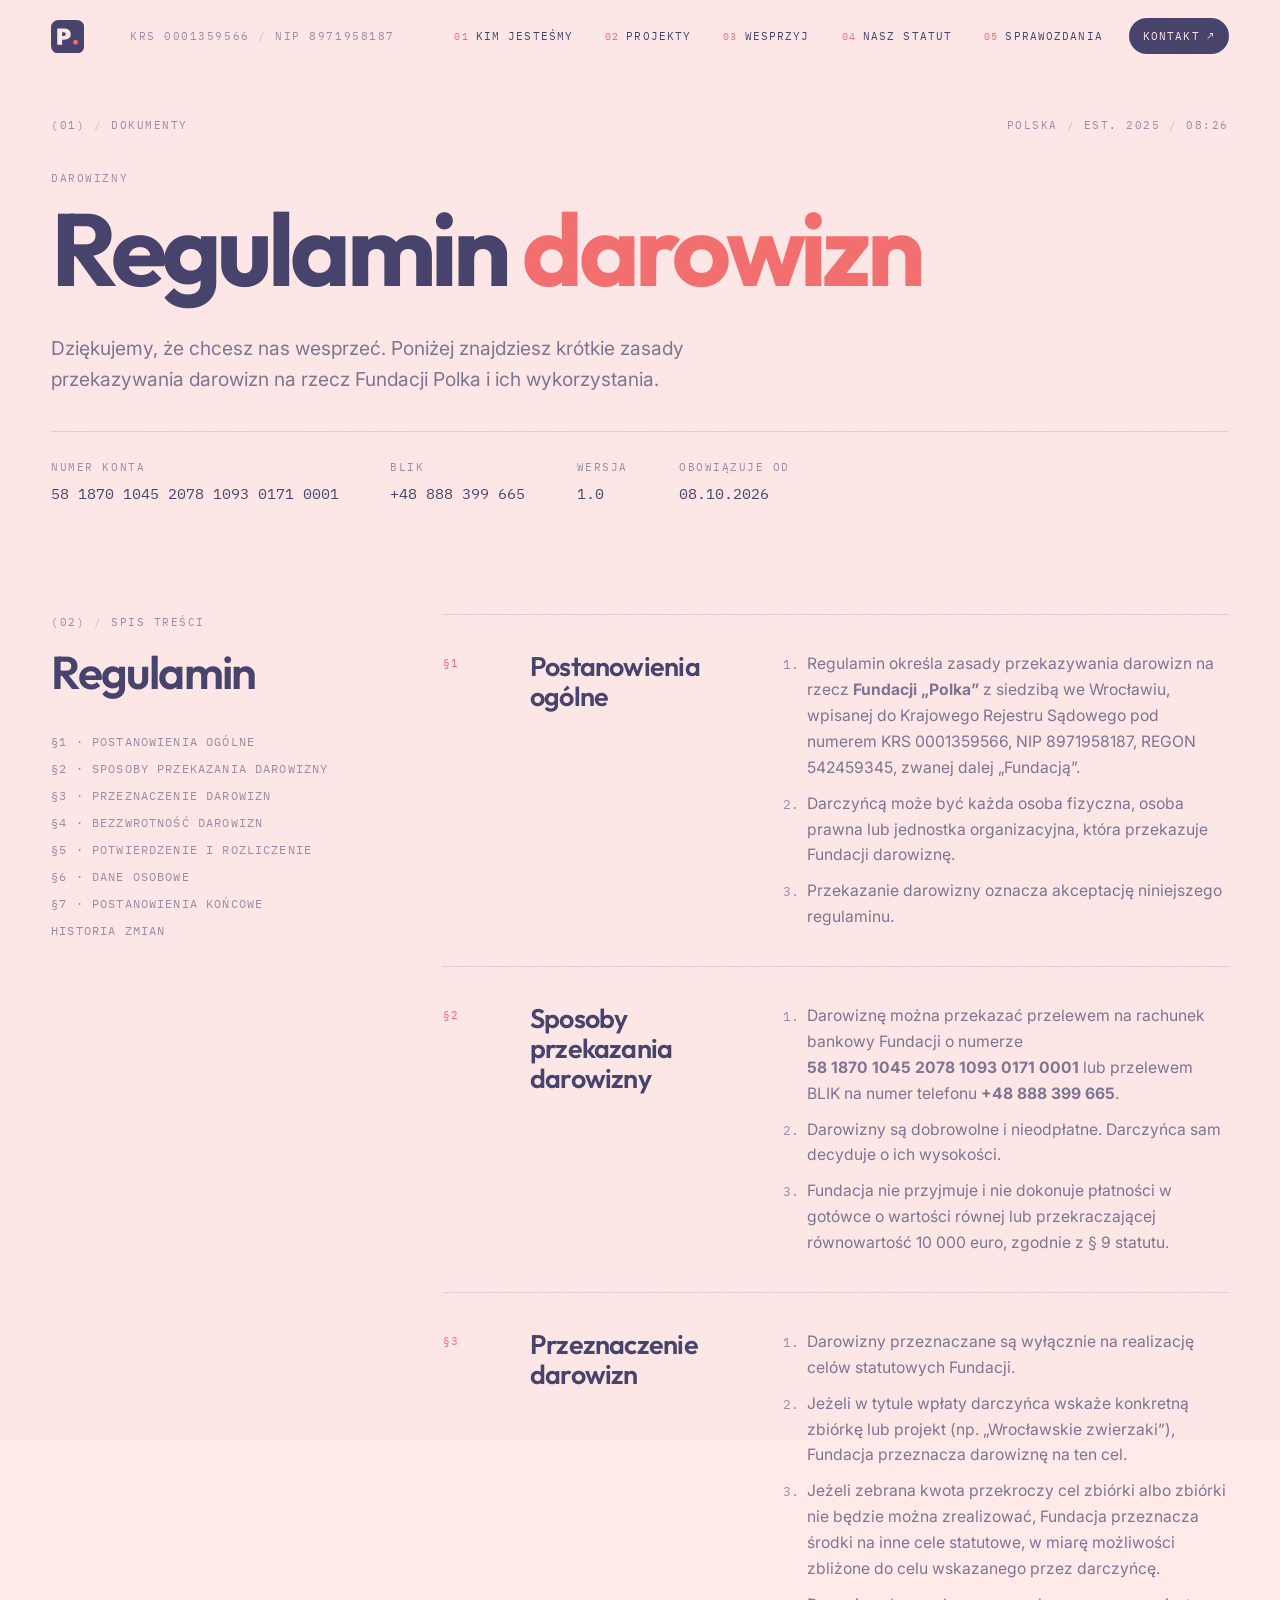
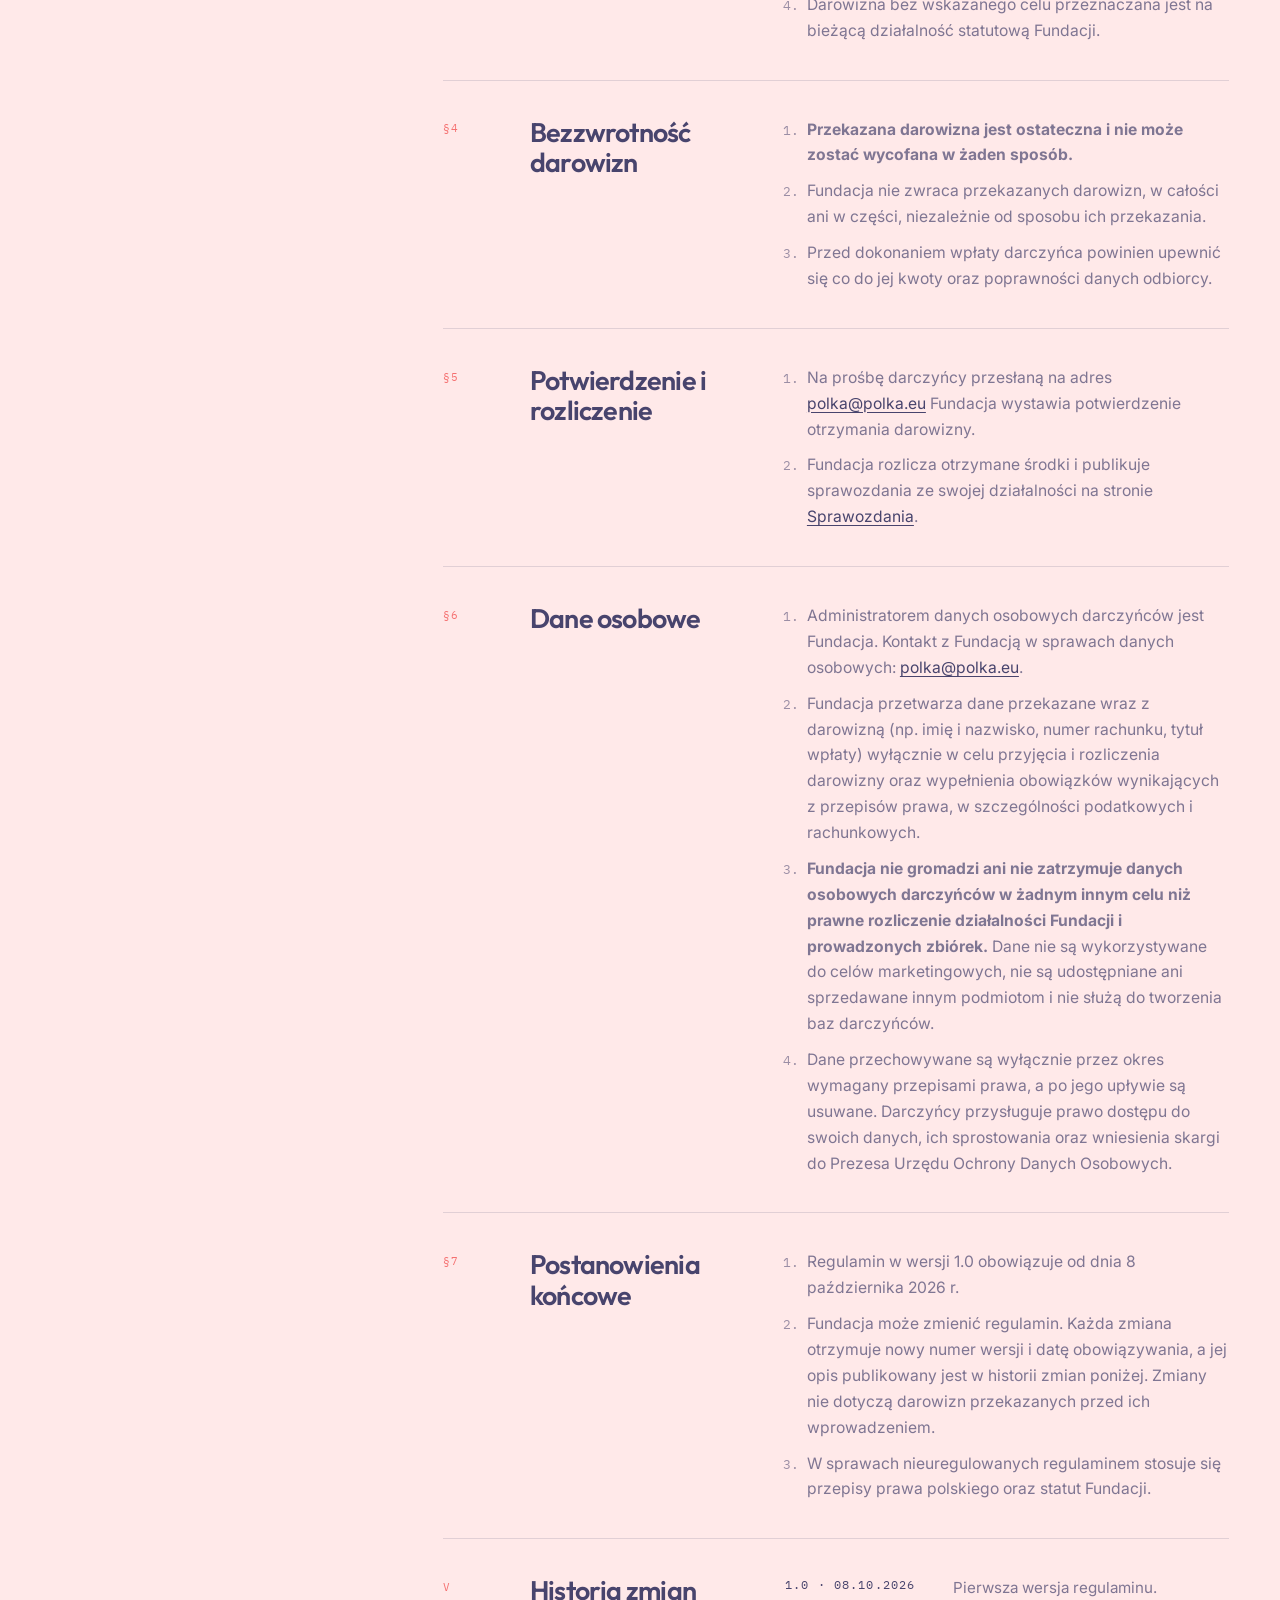
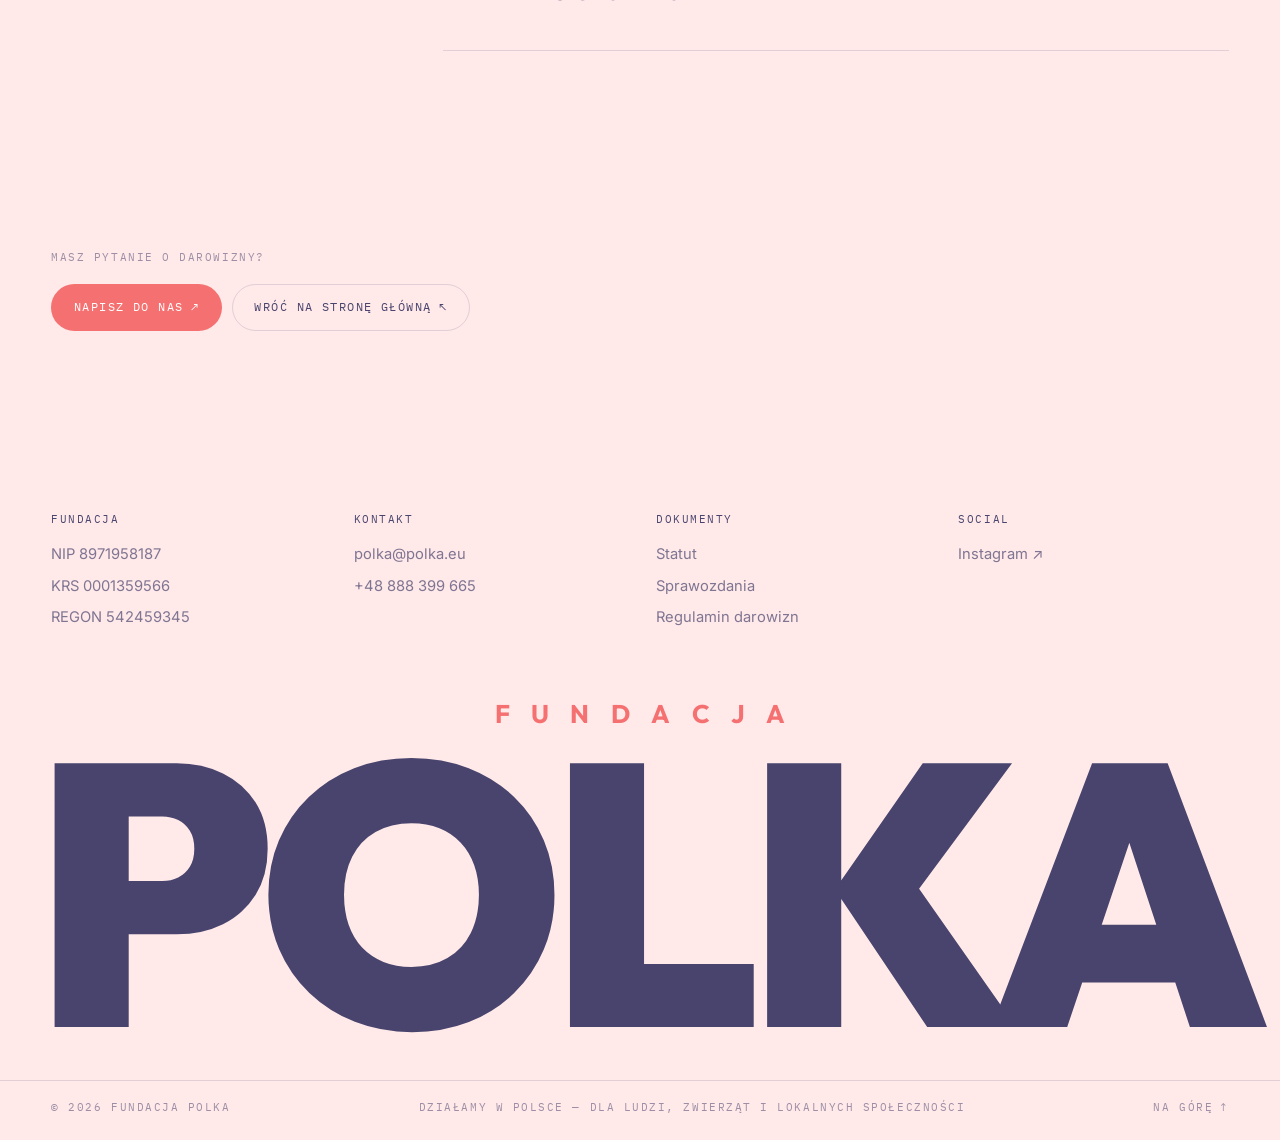
==== regulamin.html @ bf700fca "Reveal sections as soon as they enter the viewport Tall sections on mobile (e.g. statut chapter II, " ====
<!DOCTYPE html>
<html lang="pl">
<head>
    <meta charset="UTF-8" />
    <meta name="viewport" content="width=device-width, initial-scale=1.0" />
    <meta name="description" content="Regulamin darowizn Fundacji Polka — zasady przekazywania i wykorzystania darowizn. KRS 0001359566." />
    <meta name="theme-color" content="#FFE9E9" />
    <link rel="canonical" href="https://polka.eu/regulamin.html" />

    <!-- Social previews: Facebook, Messenger, Instagram (DM links), WhatsApp, LinkedIn, X/Twitter -->
    <meta property="og:type" content="website" />
    <meta property="og:site_name" content="Fundacja Polka" />
    <meta property="og:locale" content="pl_PL" />
    <meta property="og:url" content="https://polka.eu/regulamin.html" />
    <meta property="og:title" content="Regulamin darowizn — Fundacja Polka" />
    <meta property="og:description" content="Zasady przekazywania i wykorzystania darowizn na rzecz Fundacji Polka." />
    <meta property="og:image" content="https://polka.eu/og/og-default.png" />
    <meta property="og:image:type" content="image/png" />
    <meta property="og:image:width" content="1200" />
    <meta property="og:image:height" content="630" />
    <meta property="og:image:alt" content="Fundacja Polka — regulamin darowizn" />
    <meta name="twitter:card" content="summary_large_image" />
    <meta name="twitter:title" content="Regulamin darowizn — Fundacja Polka" />
    <meta name="twitter:description" content="Zasady przekazywania i wykorzystania darowizn na rzecz Fundacji Polka." />
    <meta name="twitter:image" content="https://polka.eu/og/og-default.png" />
    <meta name="twitter:image:alt" content="Fundacja Polka — regulamin darowizn" />
    <link rel="icon" href="favicon.svg" type="image/svg+xml" />
    <link rel="apple-touch-icon" href="apple-touch-icon.png" />
    <title>Regulamin darowizn — Fundacja Polka</title>
    <link rel="preconnect" href="https://api.fontshare.com" />
    <link href="https://api.fontshare.com/v2/css?f[]=switzer@400,500,700,900&display=swap" rel="stylesheet" />
    <link rel="preconnect" href="https://fonts.googleapis.com" />
    <link rel="preconnect" href="https://fonts.gstatic.com" crossorigin />
    <link href="https://fonts.googleapis.com/css2?family=Outfit:wght@300;400;500;600;700;800;900&family=Inter:wght@300;400;500;600&family=IBM+Plex+Mono:wght@400;500&display=swap" rel="stylesheet" />
    <link rel="stylesheet" href="styles.css" />
</head>
<body>
    <div class="grain" aria-hidden="true"></div>
    <div class="progress" id="progress" aria-hidden="true"><span></span></div>
    <div class="cursor" id="cursor" aria-hidden="true"></div>

    <a href="#main" class="skip-link">Przejdź do treści</a>

    <!-- TOP BAR -->
    <header class="topbar" id="topbar">
        <a href="index.html" class="brand" aria-label="Fundacja Polka — strona główna">
            <span class="visually-hidden">Fundacja Polka</span>
            <svg class="brand-mark" viewBox="0 0 128 128" aria-hidden="true" focusable="false">
                <rect class="brand-mark-tile" width="128" height="128" rx="28" />
                <path class="brand-mark-p" d="M24.06 95V33H50.14Q62.27 33 69.15 38.7Q76.04 44.4 76.04 54.61Q76.04 64.82 69.15 70.52Q62.27 76.22 50.32 76.22H42.66V95ZM49.78 47.59H42.66V61.63H49.32Q56.98 61.63 56.98 54.61Q56.98 47.59 49.78 47.59Z" />
                <circle class="brand-mark-dot" cx="94.64" cy="85.7" r="9.3" />
            </svg>
        </a>

        <p class="topbar-meta label">KRS&nbsp;0001359566 <span class="sep">/</span> NIP&nbsp;8971958187</p>

        <nav class="topnav" aria-label="Nawigacja główna">
            <a href="index.html#about"><span class="idx">01</span> Kim jesteśmy</a>
            <a href="index.html#projects"><span class="idx">02</span> Projekty</a>
            <a href="index.html#support"><span class="idx">03</span> Wesprzyj</a>
            <a href="statut.html"><span class="idx">04</span> Nasz statut</a>
            <a href="sprawozdania.html"><span class="idx">05</span> Sprawozdania</a>
            <a href="index.html#contact" class="topnav-cta">Kontakt <span aria-hidden="true">↗</span></a>
        </nav>

        <button class="menu-btn" id="menu-btn" type="button" aria-expanded="false" aria-controls="menu">
            <span class="menu-btn-label">Menu</span>
            <span class="menu-btn-bars" aria-hidden="true"><i></i><i></i></span>
        </button>
    </header>

    <!-- FULLSCREEN MENU -->
    <div class="menu" id="menu" hidden>
        <nav class="menu-nav" aria-label="Menu">
            <a href="index.html#about"><span class="idx">01</span> Kim jesteśmy</a>
            <a href="index.html#projects"><span class="idx">02</span> Projekty</a>
            <a href="index.html#support"><span class="idx">03</span> Wesprzyj nas</a>
            <a href="statut.html"><span class="idx">04</span> Nasz statut</a>
            <a href="sprawozdania.html"><span class="idx">05</span> Sprawozdania</a>
            <a href="index.html#contact"><span class="idx">06</span> Kontakt</a>
        </nav>
        <div class="menu-foot label">
            <span>polka@polka.eu</span>
            <span>+48 888 399 665</span>
        </div>
    </div>

    <main id="main">
        <section class="doc-head">
            <div class="hero-head">
                <p class="label">(01) <span class="sep">/</span> Dokumenty</p>
                <p class="label">Polska <span class="sep">/</span> EST. 2025 <span class="sep">/</span> <span id="clock">--:--</span></p>
            </div>

            <div class="section-head">
                <p class="label">Darowizny</p>
                <h1 class="section-title">Regulamin <span class="accent">darowizn</span></h1>
            </div>

            <p class="doc-lead">Dziękujemy, że chcesz nas wesprzeć. Poniżej znajdziesz krótkie zasady przekazywania darowizn na rzecz Fundacji Polka i ich wykorzystania.</p>

            <dl class="doc-meta">
                <div><dt class="label">Numer konta</dt><dd>58 1870 1045 2078 1093 0171 0001</dd></div>
                <div><dt class="label">BLIK</dt><dd>+48 888 399 665</dd></div>
                <div><dt class="label">Wersja</dt><dd>1.0</dd></div>
                <div><dt class="label">Obowiązuje od</dt><dd>08.10.2026</dd></div>
            </dl>
        </section>

        <section id="regulamin" class="about doc">
            <aside class="about-aside">
                <p class="label sticky-label">(02) <span class="sep">/</span> Spis treści</p>
                <h2 class="about-heading">Regulamin</h2>
                <nav class="doc-toc" aria-label="Spis treści regulaminu">
                    <a href="#g1">§1 &middot; Postanowienia ogólne</a>
                    <a href="#g2">§2 &middot; Sposoby przekazania darowizny</a>
                    <a href="#g3">§3 &middot; Przeznaczenie darowizn</a>
                    <a href="#g4">§4 &middot; Bezzwrotność darowizn</a>
                    <a href="#g5">§5 &middot; Potwierdzenie i rozliczenie</a>
                    <a href="#g6">§6 &middot; Dane osobowe</a>
                    <a href="#g7">§7 &middot; Postanowienia końcowe</a>
                    <a href="#historia">Historia zmian</a>
                </nav>
            </aside>

            <div class="rows">
                <article class="row" id="g1" data-reveal>
                    <p class="row-idx label">§1</p>
                    <h3 class="row-title">Postanowienia ogólne</h3>
                    <div class="row-body">
                        <ol class="doc-list">
                            <li>Regulamin określa zasady przekazywania darowizn na rzecz <strong>Fundacji „Polka”</strong> z siedzibą we Wrocławiu, wpisanej do Krajowego Rejestru Sądowego pod numerem KRS 0001359566, NIP 8971958187, REGON 542459345, zwanej dalej „Fundacją”.</li>
                            <li>Darczyńcą może być każda osoba fizyczna, osoba prawna lub jednostka organizacyjna, która przekazuje Fundacji darowiznę.</li>
                            <li>Przekazanie darowizny oznacza akceptację niniejszego regulaminu.</li>
                        </ol>
                    </div>
                </article>

                <article class="row" id="g2" data-reveal>
                    <p class="row-idx label">§2</p>
                    <h3 class="row-title">Sposoby przekazania darowizny</h3>
                    <div class="row-body">
                        <ol class="doc-list">
                            <li>Darowiznę można przekazać przelewem na rachunek bankowy Fundacji o numerze <strong class="nowrap">58 1870 1045 2078 1093 0171 0001</strong> lub przelewem BLIK na numer telefonu <strong class="nowrap">+48 888 399 665</strong>.</li>
                            <li>Darowizny są dobrowolne i nieodpłatne. Darczyńca sam decyduje o ich wysokości.</li>
                            <li>Fundacja nie przyjmuje i nie dokonuje płatności w gotówce o wartości równej lub przekraczającej równowartość 10 000 euro, zgodnie z § 9 statutu.</li>
                        </ol>
                    </div>
                </article>

                <article class="row" id="g3" data-reveal>
                    <p class="row-idx label">§3</p>
                    <h3 class="row-title">Przeznaczenie darowizn</h3>
                    <div class="row-body">
                        <ol class="doc-list">
                            <li>Darowizny przeznaczane są wyłącznie na realizację celów statutowych Fundacji.</li>
                            <li>Jeżeli w tytule wpłaty darczyńca wskaże konkretną zbiórkę lub projekt (np. „Wrocławskie zwierzaki”), Fundacja przeznacza darowiznę na ten cel.</li>
                            <li>Jeżeli zebrana kwota przekroczy cel zbiórki albo zbiórki nie będzie można zrealizować, Fundacja przeznacza środki na inne cele statutowe, w miarę możliwości zbliżone do celu wskazanego przez darczyńcę.</li>
                            <li>Darowizna bez wskazanego celu przeznaczana jest na bieżącą działalność statutową Fundacji.</li>
                        </ol>
                    </div>
                </article>

                <article class="row" id="g4" data-reveal>
                    <p class="row-idx label">§4</p>
                    <h3 class="row-title">Bezzwrotność darowizn</h3>
                    <div class="row-body">
                        <ol class="doc-list">
                            <li><strong>Przekazana darowizna jest ostateczna i nie może zostać wycofana w żaden sposób.</strong></li>
                            <li>Fundacja nie zwraca przekazanych darowizn, w całości ani w części, niezależnie od sposobu ich przekazania.</li>
                            <li>Przed dokonaniem wpłaty darczyńca powinien upewnić się co do jej kwoty oraz poprawności danych odbiorcy.</li>
                        </ol>
                    </div>
                </article>

                <article class="row" id="g5" data-reveal>
                    <p class="row-idx label">§5</p>
                    <h3 class="row-title">Potwierdzenie i rozliczenie</h3>
                    <div class="row-body">
                        <ol class="doc-list">
                            <li>Na prośbę darczyńcy przesłaną na adres <a href="mailto:polka@polka.eu">polka@polka.eu</a> Fundacja wystawia potwierdzenie otrzymania darowizny.</li>
                            <li>Fundacja rozlicza otrzymane środki i publikuje sprawozdania ze swojej działalności na stronie <a href="sprawozdania.html">Sprawozdania</a>.</li>
                        </ol>
                    </div>
                </article>

                <article class="row" id="g6" data-reveal>
                    <p class="row-idx label">§6</p>
                    <h3 class="row-title">Dane osobowe</h3>
                    <div class="row-body">
                        <ol class="doc-list">
                            <li>Administratorem danych osobowych darczyńców jest Fundacja. Kontakt z Fundacją w sprawach danych osobowych: <a href="mailto:polka@polka.eu">polka@polka.eu</a>.</li>
                            <li>Fundacja przetwarza dane przekazane wraz z darowizną (np. imię i nazwisko, numer rachunku, tytuł wpłaty) wyłącznie w celu przyjęcia i rozliczenia darowizny oraz wypełnienia obowiązków wynikających z przepisów prawa, w szczególności podatkowych i rachunkowych.</li>
                            <li><strong>Fundacja nie gromadzi ani nie zatrzymuje danych osobowych darczyńców w żadnym innym celu niż prawne rozliczenie działalności Fundacji i prowadzonych zbiórek.</strong> Dane nie są wykorzystywane do celów marketingowych, nie są udostępniane ani sprzedawane innym podmiotom i nie służą do tworzenia baz darczyńców.</li>
                            <li>Dane przechowywane są wyłącznie przez okres wymagany przepisami prawa, a po jego upływie są usuwane. Darczyńcy przysługuje prawo dostępu do swoich danych, ich sprostowania oraz wniesienia skargi do Prezesa Urzędu Ochrony Danych Osobowych.</li>
                        </ol>
                    </div>
                </article>

                <article class="row" id="g7" data-reveal>
                    <p class="row-idx label">§7</p>
                    <h3 class="row-title">Postanowienia końcowe</h3>
                    <div class="row-body">
                        <ol class="doc-list">
                            <li>Regulamin w wersji 1.0 obowiązuje od dnia 8 października 2026 r.</li>
                            <li>Fundacja może zmienić regulamin. Każda zmiana otrzymuje nowy numer wersji i datę obowiązywania, a jej opis publikowany jest w historii zmian poniżej. Zmiany nie dotyczą darowizn przekazanych przed ich wprowadzeniem.</li>
                            <li>W sprawach nieuregulowanych regulaminem stosuje się przepisy prawa polskiego oraz statut Fundacji.</li>
                        </ol>
                    </div>
                </article>

                <article class="row" id="historia" data-reveal>
                    <p class="row-idx label">v</p>
                    <h3 class="row-title">Historia zmian</h3>
                    <div class="row-body">
                        <dl class="deflist">
                            <div>
                                <dt>1.0 &middot; 08.10.2026</dt>
                                <dd>Pierwsza wersja regulaminu.</dd>
                            </div>
                        </dl>
                    </div>
                </article>
            </div>
        </section>

        <section class="doc-foot">
            <p class="label">Masz pytanie o darowizny?</p>
            <div class="hero-actions">
                <a href="mailto:polka@polka.eu" class="btn btn-solid" data-magnetic>
                    Napisz do nas <span class="btn-arrow" aria-hidden="true">↗</span>
                </a>
                <a href="index.html" class="btn btn-line" data-magnetic>
                    Wróć na stronę główną <span class="btn-arrow" aria-hidden="true">↖</span>
                </a>
            </div>
        </section>
    </main>

    <footer id="contact" class="footer">
        <div class="footer-top">
            <div class="footer-col">
                <p class="label">Fundacja</p>
                <p>NIP 8971958187</p>
                <p>KRS 0001359566</p>
                <p>REGON 542459345</p>
            </div>

            <div class="footer-col">
                <p class="label">Kontakt</p>
                <a href="mailto:polka@polka.eu" class="footer-link">polka@polka.eu</a>
                <a href="tel:+48888399665" class="footer-link">+48 888 399 665</a>
            </div>

            <div class="footer-col">
                <p class="label">Dokumenty</p>
                <a href="statut.html" class="footer-link">Statut</a>
                <a href="sprawozdania.html" class="footer-link">Sprawozdania</a>
                <a href="regulamin.html" class="footer-link">Regulamin darowizn</a>
            </div>

            <div class="footer-col">
                <p class="label">Social</p>
                <a href="#instagram" class="footer-link">Instagram <span aria-hidden="true">↗</span></a>
            </div>
        </div>

        <div class="wordmark footer-wordmark" aria-hidden="true">
            <span class="wordmark-top"><span>F</span><span>U</span><span>N</span><span>D</span><span>A</span><span>C</span><span>J</span><span>A</span></span>
            <span class="wordmark-main">Polka</span>
        </div>

        <div class="footer-bottom label">
            <span>© <span id="year">2026</span> Fundacja Polka</span>
            <span>Działamy w Polsce — dla ludzi, zwierząt i lokalnych społeczności</span>
            <a href="#main" class="to-top">Na górę <span aria-hidden="true">↑</span></a>
        </div>
    </footer>

    <div class="toast" id="toast" role="status" aria-live="polite"></div>

    <script>
    (function () {
        "use strict";

        var reduce = window.matchMedia("(prefers-reduced-motion: reduce)").matches;
        var fine = window.matchMedia("(hover: hover) and (pointer: fine)").matches;
        var root = document.documentElement;

        /* ---------- clock (Warsaw) ---------- */
        var clock = document.getElementById("clock");
        function paintClock() {
            try {
                clock.textContent = new Date().toLocaleTimeString("pl-PL", {
                    hour: "2-digit", minute: "2-digit", timeZone: "Europe/Warsaw"
                });
            } catch (err) {
                clock.textContent = new Date().toLocaleTimeString("pl-PL", { hour: "2-digit", minute: "2-digit" });
            }
        }
        paintClock();
        window.setInterval(paintClock, 20000);

        var year = document.getElementById("year");
        if (year) { year.textContent = new Date().getFullYear(); }

        /* ---------- scroll progress + header state ---------- */
        var bar = document.querySelector(".progress span");
        var topbar = document.getElementById("topbar");
        function onScroll() {
            var y = window.scrollY;
            var max = document.body.scrollHeight - window.innerHeight;
            bar.style.transform = "scaleX(" + (max > 0 ? y / max : 0) + ")";
            topbar.classList.toggle("is-stuck", y > 40);
        }
        onScroll();
        window.addEventListener("scroll", onScroll, { passive: true });

        /* ---------- fullscreen menu ---------- */
        var menuBtn = document.getElementById("menu-btn");
        var menu = document.getElementById("menu");
        function setMenu(open) {
            document.body.classList.toggle("menu-open", open);
            menuBtn.setAttribute("aria-expanded", open ? "true" : "false");
            if (open) {
                menu.hidden = false;
                window.requestAnimationFrame(function () { menu.classList.add("is-open"); });
            } else {
                menu.classList.remove("is-open");
                window.setTimeout(function () { if (!document.body.classList.contains("menu-open")) { menu.hidden = true; } }, 420);
            }
        }
        menuBtn.addEventListener("click", function () {
            setMenu(!document.body.classList.contains("menu-open"));
        });
        menu.addEventListener("click", function (e) { if (e.target.closest("a")) { setMenu(false); } });
        document.addEventListener("keydown", function (e) { if (e.key === "Escape") { setMenu(false); } });

        /* ---------- custom cursor ---------- */
        var cursor = document.getElementById("cursor");
        if (fine && !reduce) {
            var cx = window.innerWidth / 2, cy = window.innerHeight / 2, tx = cx, ty = cy;
            window.addEventListener("mousemove", function (e) {
                if (!root.classList.contains("has-cursor")) {
                    cx = tx = e.clientX;
                    cy = ty = e.clientY;
                    root.classList.add("has-cursor");
                }
                tx = e.clientX;
                ty = e.clientY;
            });
            (function loop() {
                cx += (tx - cx) * 0.18;
                cy += (ty - cy) * 0.18;
                cursor.style.transform = "translate3d(" + cx + "px," + cy + "px,0) translate(-50%,-50%)";
                window.requestAnimationFrame(loop);
            }());
            document.addEventListener("mouseover", function (e) {
                var hot = e.target.closest("a, button, .index-row, .copy-card");
                cursor.classList.toggle("is-hot", !!hot);
            });
        }

        /* ---------- magnetic buttons ---------- */
        if (fine && !reduce) {
            Array.prototype.forEach.call(document.querySelectorAll("[data-magnetic]"), function (el) {
                el.addEventListener("mousemove", function (e) {
                    var r = el.getBoundingClientRect();
                    var dx = (e.clientX - (r.left + r.width / 2)) * 0.22;
                    var dy = (e.clientY - (r.top + r.height / 2)) * 0.32;
                    el.style.transform = "translate(" + dx + "px," + dy + "px)";
                });
                el.addEventListener("mouseleave", function () { el.style.transform = ""; });
            });
        }

        /* ---------- reveal on scroll ---------- */
        var revealables = document.querySelectorAll(
            "[data-reveal], [data-reveal-lines] .line, .section-head, .about-aside, .stat, .collab-body > *, .support-head > *, .copy-card, .projects-foot, .footer-col, .support .btn"
        );
        if (reduce || !("IntersectionObserver" in window)) {
            Array.prototype.forEach.call(revealables, function (el) { el.classList.add("in"); });
        } else {
            Array.prototype.forEach.call(revealables, function (el, i) {
                el.classList.add("rv");
                el.style.transitionDelay = (i % 4) * 70 + "ms";
            });
            var io = new IntersectionObserver(function (entries) {
                entries.forEach(function (entry) {
                    if (entry.isIntersecting) {
                        entry.target.classList.add("in");
                        io.unobserve(entry.target);
                    }
                });
            }, { threshold: 0, rootMargin: "0px 0px -8% 0px" });
            Array.prototype.forEach.call(revealables, function (el) { io.observe(el); });
        }

        /* ---------- counting stats ---------- */
        var nums = document.querySelectorAll(".stat-num");
        if (!reduce && "IntersectionObserver" in window) {
            var numObserver = new IntersectionObserver(function (entries) {
                entries.forEach(function (entry) {
                    if (!entry.isIntersecting) { return; }
                    var el = entry.target;
                    numObserver.unobserve(el);
                    var target = parseInt(el.getAttribute("data-count"), 10);
                    var suffix = el.getAttribute("data-suffix") || "";
                    var start = performance.now();
                    (function step(now) {
                        var p = Math.min(1, (now - start) / 1100);
                        var eased = 1 - Math.pow(1 - p, 3);
                        el.textContent = Math.round(target * eased) + suffix;
                        if (p < 1) { window.requestAnimationFrame(step); }
                    }(start));
                });
            }, { threshold: 0.6 });
            Array.prototype.forEach.call(nums, function (el) { numObserver.observe(el); });
        }

        /* ---------- copy to clipboard ---------- */
        var toast = document.getElementById("toast");
        var toastTimer;
        function showToast(msg) {
            toast.textContent = msg;
            toast.classList.add("is-visible");
            window.clearTimeout(toastTimer);
            toastTimer = window.setTimeout(function () { toast.classList.remove("is-visible"); }, 2400);
        }
        function fallbackCopy(text) {
            var f = document.createElement("textarea");
            f.value = text;
            f.setAttribute("readonly", "");
            f.style.position = "fixed";
            f.style.opacity = "0";
            document.body.appendChild(f);
            f.select();
            try { document.execCommand("copy"); } catch (err) { /* noop */ }
            document.body.removeChild(f);
        }
        Array.prototype.forEach.call(document.querySelectorAll("[data-copy]"), function (el) {
            el.addEventListener("click", function () {
                var value = el.getAttribute("data-copy");
                function done() {
                    el.classList.add("is-copied");
                    window.setTimeout(function () { el.classList.remove("is-copied"); }, 1300);
                    showToast("Skopiowano: " + value);
                }
                if (navigator.clipboard && navigator.clipboard.writeText) {
                    navigator.clipboard.writeText(value).then(done, function () { fallbackCopy(value); done(); });
                } else {
                    fallbackCopy(value);
                    done();
                }
            });
        });
    }());
    </script>
</body>
</html>
---- styles.css ----
/* ============================================================
   Fundacja Polka — editorial studio layout
   Palette: paper #FFE9E9 / ink #48446D / accent #F57070
   Fonts loaded from the HTML (Outfit + Inter + IBM Plex Mono)
   ============================================================ */

/* ---------- tokens ---------- */
:root {
    --paper: #FFE9E9;
    --ink: #48446D;
    --accent: #F57070;
    --white: #FFFFFF;

    --ink-70: rgba(72, 68, 109, 0.70);
    --ink-55: rgba(72, 68, 109, 0.55);
    --hairline: rgba(72, 68, 109, 0.16);
    --hairline-soft: rgba(72, 68, 109, 0.10);

    --font-display: "Outfit", "Segoe UI", sans-serif;
    --font-brand: "Switzer", "Outfit", "Segoe UI", sans-serif;
    --font-body: "Inter", "Segoe UI", sans-serif;
    --font-mono: "IBM Plex Mono", ui-monospace, "SFMono-Regular", monospace;

    --gut: clamp(18px, 4vw, 56px);
    --ease: cubic-bezier(0.16, 1, 0.3, 1);
    --ease-io: cubic-bezier(0.62, 0.05, 0.16, 1);
}

/* ---------- reset ---------- */
*,
*::before,
*::after { box-sizing: border-box; }

* { margin: 0; padding: 0; }

html {
    scroll-behavior: smooth;
    -webkit-text-size-adjust: 100%;
}

body {
    background: var(--paper);
    color: var(--ink);
    font-family: var(--font-body);
    font-size: clamp(1rem, 0.96rem + 0.2vw, 1.0625rem);
    line-height: 1.65;
    overflow-x: hidden;
    -webkit-font-smoothing: antialiased;
    -moz-osx-font-smoothing: grayscale;
}

body.menu-open { overflow: hidden; }

img, svg { display: block; max-width: 100%; }

a { color: inherit; text-decoration: none; }

button {
    font: inherit;
    color: inherit;
    background: none;
    border: 0;
    cursor: pointer;
}

::selection {
    background: var(--accent);
    color: var(--white);
}

:focus-visible {
    outline: 2px solid var(--accent);
    outline-offset: 4px;
    border-radius: 2px;
}

.skip-link {
    position: fixed;
    top: -200px;
    left: var(--gut);
    z-index: 999;
    padding: 12px 20px;
    background: var(--ink);
    color: var(--paper);
    font: 500 0.8rem/1 var(--font-mono);
    transition: top 0.25s var(--ease);
}

.skip-link:focus { top: 16px; }

/* ---------- shared bits ---------- */
.label {
    font-family: var(--font-mono);
    font-size: 0.6875rem;
    line-height: 1.5;
    letter-spacing: 0.14em;
    text-transform: uppercase;
    color: var(--ink-55);
}

.label .sep { opacity: 0.45; }
.label-invert { color: rgba(255, 255, 255, 0.9); }

.accent { color: var(--accent); }

.visually-hidden {
    position: absolute;
    width: 1px;
    height: 1px;
    margin: -1px;
    padding: 0;
    overflow: hidden;
    clip: rect(0 0 0 0);
    clip-path: inset(50%);
    white-space: nowrap;
    border: 0;
}

/* ---------- logotype ---------- */
.wordmark {
    display: block;
    container-type: inline-size;
}

.wordmark-top {
    display: flex;
    justify-content:space-between;
    font-family: var(--font-brand);
    font-size: clamp(0.72rem, 2vw, 2rem);
    font-weight: 700;
    line-height: 1;
    text-transform: uppercase;
    color: var(--accent);
    margin-bottom: 0.35em;
    /* 500px przy szerokości 1440px, skalowane razem z ekranem */
    margin-inline: 37.65%;
}

@supports (container-type: inline-size) {
    .wordmark-top { margin-inline: 37.65cqw; }
}

.wordmark-main {
    display: block;
    margin-left: -1.57%;
    font-family: var(--font-brand);
    font-size: 27.6vw;
    font-weight: 900;
    letter-spacing: -0.04em;
    line-height: 0.833;
    text-transform: uppercase;
    color: var(--ink);
}

@supports (container-type: inline-size) {
    .wordmark-main { font-size: 31.47cqw; }
}

.btn {
    display: inline-flex;
    align-items: center;
    gap: 0.6em;
    padding: 1.05em 1.8em;
    border-radius: 999px;
    font-family: var(--font-mono);
    font-size: 0.75rem;
    letter-spacing: 0.12em;
    text-transform: uppercase;
    white-space: nowrap;
    border: 1px solid transparent;
    transition: background 0.4s var(--ease), color 0.4s var(--ease),
                border-color 0.4s var(--ease), transform 0.35s var(--ease);
}

.btn-arrow { transition: transform 0.4s var(--ease); }
.btn:hover .btn-arrow { transform: translate(2px, -2px); }
.btn-line:hover .btn-arrow { transform: translateY(3px); }

.btn-solid {
    background: var(--accent);
    color: var(--white);
}

.btn-solid:hover {
    background: var(--ink);
    color: var(--paper);
}

.btn-line {
    border-color: var(--hairline);
    color: var(--ink);
}

.btn-line:hover {
    border-color: var(--ink);
    background: var(--ink);
    color: var(--paper);
}

.btn-ghost {
    border-color: rgba(255, 255, 255, 0.45);
    color: var(--white);
}

.btn-ghost:hover {
    background: var(--white);
    color: var(--accent);
    border-color: var(--white);
}

.link-arrow {
    display: inline-flex;
    align-items: center;
    gap: 0.45em;
    font-family: var(--font-mono);
    font-size: 0.75rem;
    letter-spacing: 0.1em;
    text-transform: uppercase;
    color: var(--accent);
    padding-bottom: 3px;
    border-bottom: 1px solid currentColor;
    transition: gap 0.35s var(--ease), color 0.3s var(--ease);
}

.link-arrow:hover {
    gap: 0.8em;
    color: var(--ink);
}

/* reveal */
.rv {
    opacity: 0;
    transform: translateY(26px);
    transition: opacity 0.85s var(--ease), transform 0.85s var(--ease);
}

.rv.in {
    opacity: 1;
    transform: none;
}

/* ---------- overlays ---------- */
.grain {
    position: fixed;
    inset: -60%;
    z-index: 900;
    pointer-events: none;
    opacity: 0.2;
    mix-blend-mode: multiply;
    background-image: url("data:image/svg+xml,%3Csvg xmlns='http://www.w3.org/2000/svg' width='160' height='160'%3E%3Cfilter id='n'%3E%3CfeTurbulence type='fractalNoise' baseFrequency='0.85' numOctaves='3'/%3E%3C/filter%3E%3Crect width='160' height='160' filter='url(%23n)' opacity='0.4'/%3E%3C/svg%3E");
    animation: grainShift 7s steps(6) infinite;
}

@keyframes grainShift {
    0%   { transform: translate(0, 0); }
    20%  { transform: translate(-3%, 2%); }
    40%  { transform: translate(2%, -3%); }
    60%  { transform: translate(-2%, -1%); }
    80%  { transform: translate(2%, 2%); }
    100% { transform: translate(0, 0); }
}

.progress {
    position: fixed;
    top: 0;
    left: 0;
    right: 0;
    height: 2px;
    z-index: 800;
    pointer-events: none;
}

.progress span {
    display: block;
    height: 100%;
    background: var(--accent);
    transform-origin: 0 50%;
    transform: scaleX(0);
}

.cursor { display: none; }

.has-cursor .cursor {
    display: block;
    position: fixed;
    top: 0;
    left: 0;
    z-index: 950;
    width: 12px;
    height: 12px;
    border-radius: 50%;
    background: var(--accent);
    pointer-events: none;
    mix-blend-mode: multiply;
    transition: width 0.3s var(--ease), height 0.3s var(--ease), opacity 0.3s ease;
}

.has-cursor .cursor.is-hot {
    width: 44px;
    height: 44px;
    opacity: 0.5;
}

/* ---------- topbar ---------- */
/* the bar is permanently visible, so anchored sections need to clear it */
#about,
#projects,
#support,
#statut,
#sprawozdania,
#contact,
.doc .row { scroll-margin-top: clamp(72px, 8vh, 92px); }

.topbar {
    position: fixed;
    top: 0;
    left: 0;
    right: 0;
    z-index: 700;
    display: grid;
    grid-template-columns: auto 1fr auto;
    align-items: center;
    gap: 24px;
    padding: 18px var(--gut);
    border-bottom: 1px solid transparent;
    transition: background 0.4s ease, border-color 0.4s ease, padding 0.4s ease;
}

.topbar.is-stuck {
    padding-top: 12px;
    padding-bottom: 12px;
    background: rgba(255, 233, 233, 0.86);
    backdrop-filter: blur(14px);
    -webkit-backdrop-filter: blur(14px);
    border-bottom-color: var(--hairline-soft);
}

body.menu-open .topbar,
body.menu-open .topbar.is-stuck {
    color: var(--paper);
    background: transparent;
    backdrop-filter: none;
    -webkit-backdrop-filter: none;
    border-bottom-color: transparent;
}

body.menu-open .brand-mark-tile { fill: var(--paper); }
body.menu-open .brand-mark-p { fill: var(--ink); }
body.menu-open .brand-mark-dot { fill: var(--accent); }
body.menu-open .menu-btn { border-color: rgba(255, 233, 233, 0.32); }

.brand {
    display: inline-flex;
    align-items: center;
    line-height: 0;
}

.brand-mark {
    display: block;
    width: clamp(30px, 2.6vw, 38px);
    height: auto;
    transition: transform 0.4s var(--ease);
}

.brand-mark-tile,
.brand-mark-p,
.brand-mark-dot {
    transform-box: fill-box;
    transform-origin: center;
}

.brand-mark-tile {
    fill: var(--ink);
    transition: fill 0.35s var(--ease);
    animation: brand-tile-in 0.7s var(--ease) backwards;
}

.brand-mark-p {
    fill: var(--paper);
    transform-origin: left bottom;
    transition: fill 0.35s var(--ease), transform 0.4s var(--ease);
    animation: brand-p-in 0.8s var(--ease) 0.15s backwards;
}

.brand-mark-dot {
    fill: var(--accent);
    transition: fill 0.35s var(--ease);
    animation:
        brand-dot-in 0.9s linear 0.55s backwards,
        brand-dot-hop 2.2s linear 1.45s infinite;
}

.brand:hover .brand-mark { transform: scale(1.06); }
.brand:hover .brand-mark-tile { fill: var(--accent); }
.brand:hover .brand-mark-p { fill: #fff; transform: skewX(-6deg); }
.brand:hover .brand-mark-dot { fill: #fff; }

@keyframes brand-tile-in {
    from { transform: scale(0.4) rotate(-12deg); opacity: 0; }
}

@keyframes brand-p-in {
    from { transform: translateY(40%); opacity: 0; }
}

/* kropka spada i odbija się jak piłka */
@keyframes brand-dot-in {
    0%   { transform: translateY(-420%); opacity: 0; animation-timing-function: cubic-bezier(0.55, 0, 1, 0.45); }
    10%  { opacity: 1; }
    45%  { transform: translateY(0) scale(1.25, 0.75); animation-timing-function: cubic-bezier(0, 0.55, 0.45, 1); }
    65%  { transform: translateY(-80%) scale(0.95, 1.05); animation-timing-function: cubic-bezier(0.55, 0, 1, 0.45); }
    82%  { transform: translateY(0) scale(1.12, 0.88); animation-timing-function: cubic-bezier(0, 0.55, 0.45, 1); }
    92%  { transform: translateY(-18%); }
    100% { transform: translateY(0); }
}

/* po wejściu kropka podskakuje w pętli */
@keyframes brand-dot-hop {
    0%, 50% { transform: translateY(0); animation-timing-function: ease-in; }
    56%  { transform: translateY(0) scale(1.18, 0.82); animation-timing-function: cubic-bezier(0, 0.55, 0.45, 1); }
    72%  { transform: translateY(-110%) scale(0.94, 1.06); animation-timing-function: cubic-bezier(0.55, 0, 1, 0.45); }
    86%  { transform: translateY(0) scale(1.15, 0.85); animation-timing-function: cubic-bezier(0, 0.55, 0.45, 1); }
    93%  { transform: translateY(-14%); }
    100% { transform: translateY(0); }
}

.topbar-meta {
    justify-self: center;
    text-align: center;
}

.topnav {
    display: flex;
    align-items: center;
    gap: 4px;
}

.topnav a {
    display: inline-flex;
    align-items: baseline;
    gap: 7px;
    padding: 9px 14px;
    border-radius: 999px;
    font-family: var(--font-mono);
    font-size: 0.7rem;
    letter-spacing: 0.1em;
    text-transform: uppercase;
    transition: background 0.35s var(--ease), color 0.35s var(--ease);
}

.topnav a .idx {
    font-size: 0.6rem;
    color: var(--accent);
}

.topnav a:hover { background: rgba(72, 68, 109, 0.07); }

.topnav-cta {
    background: var(--ink);
    color: var(--paper);
    margin-left: 8px;
}

.topnav-cta:hover {
    background: var(--accent);
    color: var(--white);
}

.menu-btn {
    display: none;
    justify-self: end;
    align-items: center;
    gap: 10px;
    padding: 9px 16px;
    border-radius: 999px;
    border: 1px solid var(--hairline);
    font-family: var(--font-mono);
    font-size: 0.7rem;
    letter-spacing: 0.12em;
    text-transform: uppercase;
}

.menu-btn-bars {
    display: grid;
    gap: 4px;
    width: 16px;
}

.menu-btn-bars i {
    display: block;
    height: 1.5px;
    background: currentColor;
    transition: transform 0.4s var(--ease);
}

body.menu-open .menu-btn-bars i:first-child { transform: translateY(2.75px) rotate(20deg); }
body.menu-open .menu-btn-bars i:last-child { transform: translateY(-2.75px) rotate(-20deg); }

/* ---------- fullscreen menu ---------- */
.menu {
    position: fixed;
    inset: 0;
    z-index: 650;
    display: flex;
    flex-direction: column;
    justify-content: center;
    gap: 40px;
    padding: 120px var(--gut) var(--gut);
    background: var(--ink);
    color: var(--paper);
    clip-path: inset(0 0 100% 0);
    transition: clip-path 0.75s var(--ease-io);
}

.menu.is-open { clip-path: inset(0 0 0 0); }

.menu-nav {
    display: flex;
    flex-direction: column;
}

.menu-nav a {
    display: flex;
    align-items: baseline;
    gap: 16px;
    padding: 12px 0;
    border-bottom: 1px solid rgba(255, 233, 233, 0.14);
    font-family: var(--font-display);
    font-size: clamp(1.9rem, 9vw, 3.4rem);
    font-weight: 600;
    letter-spacing: -0.03em;
    line-height: 1.05;
    transition: color 0.3s ease, padding-left 0.45s var(--ease);
}

.menu-nav a:hover {
    color: var(--accent);
    padding-left: 12px;
}

.menu-nav .idx {
    font-family: var(--font-mono);
    font-size: 0.7rem;
    letter-spacing: 0.1em;
    color: var(--accent);
}

.menu-foot {
    display: flex;
    flex-wrap: wrap;
    gap: 20px;
    color: rgba(255, 233, 233, 0.6);
}

/* ---------- hero ---------- */
.hero {
    position: relative;
    min-height: 100svh;
    display: flex;
    flex-direction: column;
    justify-content: space-between;
    gap: clamp(24px, 4vh, 48px);
    padding: clamp(92px, 13vh, 130px) var(--gut) clamp(26px, 5vh, 46px);
    border-bottom: 1px solid var(--hairline);
}

.hero-head {
    display: flex;
    justify-content: space-between;
    gap: 20px;
    flex-wrap: wrap;
}

.hero-wordmark {
    margin: 0;
    animation: heroIn 1.1s var(--ease) 0.15s both;
}

@keyframes heroIn {
    from { opacity: 0; transform: translateY(40px) scale(0.985); }
    to { opacity: 1; transform: none; }
}

.hero-foot {
    display: grid;
    grid-template-columns: minmax(0, 1.05fr) minmax(0, 1fr) auto;
    align-items: end;
    gap: clamp(20px, 4vw, 56px);
    padding-top: clamp(16px, 3vh, 28px);
    border-top: 1px solid var(--hairline);
    animation: heroIn 1.1s var(--ease) 0.35s both;
}

.hero-claim {
    font-family: var(--font-display);
    font-size: clamp(1.4rem, 2.5vw, 2.2rem);
    font-weight: 500;
    letter-spacing: -0.025em;
    line-height: 1.12;
}

.hero-claim .accent { color: var(--accent); }

.hero-note {
    max-width: 46ch;
    font-size: 0.95rem;
    line-height: 1.6;
    color: var(--ink-70);
}

.hero-actions {
    display: flex;
    flex-wrap: wrap;
    gap: 10px;
}

.scroll-cue {
    position: absolute;
    left: 50%;
    bottom: 8px;
    transform: translateX(-50%);
    display: inline-flex;
    gap: 8px;
}

.scroll-cue span { animation: nudge 1.8s ease-in-out infinite; }

@keyframes nudge {
    0%, 100% { transform: translateY(0); }
    50% { transform: translateY(4px); }
}

/* ---------- statement ---------- */
.statement-section { padding: clamp(80px, 14vh, 160px) var(--gut); }

.sticky-label {
    position: sticky;
    top: 96px;
}

.statement-section .sticky-label { margin-bottom: clamp(26px, 5vh, 52px); }

.statement {
    font-family: var(--font-display);
    font-size: clamp(2.2rem, 7.4vw, 6rem);
    font-weight: 600;
    letter-spacing: -0.04em;
    line-height: 1;
    max-width: 18ch;
}

.statement .line {
    display: block;
    opacity: 0;
    transform: translateY(0.35em);
    transition: opacity 0.9s var(--ease), transform 0.9s var(--ease);
}

.statement .line.in {
    opacity: 1;
    transform: none;
}

.statement .accent { color: var(--accent); }

.statement-foot {
    display: flex;
    flex-wrap: wrap;
    justify-content: space-between;
    gap: 16px;
    margin-top: clamp(40px, 7vh, 72px);
    padding-top: 18px;
    border-top: 1px solid var(--hairline);
}

/* ---------- stats ---------- */
.stats {
    display: grid;
    grid-template-columns: repeat(4, 1fr);
    border-top: 1px solid var(--hairline);
    border-bottom: 1px solid var(--hairline);
}

.stat {
    display: flex;
    flex-direction: column;
    gap: 10px;
    padding: clamp(28px, 4vw, 48px) clamp(18px, 2.4vw, 32px);
    border-left: 1px solid var(--hairline);
}

.stat:first-child { border-left: 0; }

.stat-num {
    font-family: var(--font-display);
    font-size: clamp(2.6rem, 5.4vw, 4.4rem);
    font-weight: 700;
    letter-spacing: -0.045em;
    line-height: 0.95;
    color: var(--accent);
}

.stat .label { max-width: 22ch; }

/* ---------- about ---------- */
.about {
    display: grid;
    grid-template-columns: minmax(0, 0.8fr) minmax(0, 2fr);
    gap: clamp(32px, 6vw, 88px);
    padding: clamp(80px, 14vh, 150px) var(--gut);
}

.about-aside {
    align-self: start;
    position: sticky;
    top: 110px;
    display: flex;
    flex-direction: column;
    gap: 18px;
}

.about-aside .sticky-label { position: static; }

.about-heading {
    font-family: var(--font-display);
    font-size: clamp(2rem, 3.6vw, 3.2rem);
    font-weight: 600;
    letter-spacing: -0.035em;
    line-height: 1.02;
}

.about-intro {
    max-width: 34ch;
    color: var(--ink-70);
    font-size: 0.95rem;
}

.rows {
    display: flex;
    flex-direction: column;
}

.row {
    display: grid;
    grid-template-columns: 54px minmax(150px, 0.8fr) minmax(0, 1.6fr);
    gap: clamp(16px, 2.6vw, 40px);
    padding: clamp(26px, 4vh, 44px) 0;
    border-top: 1px solid var(--hairline);
}

.row:last-child { border-bottom: 1px solid var(--hairline); }

.row-idx {
    color: var(--accent);
    padding-top: 0.35em;
}

.row-title {
    font-family: var(--font-display);
    font-size: clamp(1.3rem, 2.1vw, 1.85rem);
    font-weight: 600;
    letter-spacing: -0.028em;
    line-height: 1.12;
}

.row-body {
    display: flex;
    flex-direction: column;
    gap: 16px;
    max-width: 62ch;
    color: var(--ink-70);
}

.row-body p { font-size: 0.98rem; }
.row-body .link-arrow { align-self: flex-start; margin-top: 4px; }

.fig-svg { width: 100%; height: auto; }
.fig-bulb { max-width: 240px; }
.fig-hands { max-width: 210px; }

.deflist { display: grid; }

.deflist > div {
    display: grid;
    grid-template-columns: minmax(150px, 0.55fr) minmax(0, 1fr);
    gap: 16px;
    padding: 14px 0;
    border-top: 1px solid var(--hairline-soft);
}

.deflist > div:first-child {
    border-top: 0;
    padding-top: 0;
}

.deflist dt {
    font-family: var(--font-mono);
    font-size: 0.72rem;
    letter-spacing: 0.1em;
    text-transform: uppercase;
    color: var(--ink);
}

.deflist dd { font-size: 0.95rem; }

.tags {
    display: flex;
    flex-wrap: wrap;
    gap: 8px;
    list-style: none;
}

.tags li {
    padding: 8px 15px;
    border-radius: 999px;
    border: 1px solid var(--hairline);
    font-family: var(--font-mono);
    font-size: 0.7rem;
    letter-spacing: 0.08em;
    text-transform: uppercase;
    color: var(--ink);
    transition: background 0.35s var(--ease), color 0.35s var(--ease),
                border-color 0.35s var(--ease);
}

.tags li:hover {
    background: var(--accent);
    border-color: var(--accent);
    color: var(--white);
}

.checks {
    display: grid;
    gap: 10px;
    list-style: none;
}

.checks li {
    position: relative;
    padding-left: 26px;
    font-size: 0.96rem;
    color: var(--ink-70);
}

.checks li::before {
    content: "";
    position: absolute;
    left: 0;
    top: 0.72em;
    width: 14px;
    height: 2px;
    background: var(--accent);
}

/* ---------- projects ---------- */
.projects {
    padding: clamp(70px, 12vh, 130px) var(--gut) clamp(80px, 14vh, 150px);
    border-top: 1px solid var(--hairline);
}

.section-head {
    display: flex;
    flex-direction: column;
    gap: 14px;
    margin-bottom: clamp(32px, 6vh, 64px);
}

.section-title {
    font-family: var(--font-display);
    font-size: clamp(2.6rem, 8vw, 6.5rem);
    font-weight: 700;
    letter-spacing: -0.045em;
    line-height: 0.95;
}

.index { list-style: none; }

.index-row {
    display: grid;
    grid-template-columns: 54px minmax(160px, 0.85fr) minmax(0, 1.5fr) auto;
    align-items: center;
    gap: clamp(14px, 2.6vw, 36px);
    padding: clamp(18px, 2.6vh, 26px) clamp(10px, 1.6vw, 22px);
    margin-inline: clamp(-22px, -1.6vw, -10px);
    border-top: 1px solid var(--hairline);
    border-radius: 14px;
    transition: background 0.45s var(--ease), color 0.45s var(--ease);
}

.index-row:last-child { border-bottom: 1px solid var(--hairline); }

.index-name {
    font-family: var(--font-display);
    font-size: clamp(1.6rem, 3.4vw, 2.75rem);
    font-weight: 600;
    letter-spacing: -0.035em;
    line-height: 1;
}

.index-desc {
    font-size: 0.95rem;
    color: var(--ink-70);
}

.index-num { color: var(--accent); }

.index-status {
    display: inline-flex;
    align-items: center;
    gap: 8px;
    padding: 7px 14px;
    border-radius: 999px;
    border: 1px solid var(--hairline);
    white-space: nowrap;
}

.index-status::before {
    content: "";
    width: 6px;
    height: 6px;
    border-radius: 50%;
    background: var(--accent);
    animation: pulse 2.4s ease-in-out infinite;
}

@keyframes pulse {
    0%, 100% { opacity: 1; transform: scale(1); }
    50% { opacity: 0.4; transform: scale(0.7); }
}

@media (hover: hover) {
    .index-row:hover {
        background: var(--ink);
        color: var(--paper);
    }
    .index-row:hover .index-desc { color: rgba(255, 233, 233, 0.72); }
    .index-row:hover .index-num,
    .index-row:hover .index-status { color: var(--paper); }
    .index-row:hover .index-status { border-color: rgba(255, 233, 233, 0.35); }
}

.projects-foot {
    display: flex;
    flex-wrap: wrap;
    align-items: flex-end;
    justify-content: flex-end;
    gap: 32px;
    margin-top: clamp(44px, 7vh, 80px);
}


.projects-cta {
    display: flex;
    flex-wrap: wrap;
    align-items: center;
    gap: 20px;
}

.projects-note {
    font-family: var(--font-display);
    font-size: clamp(1.15rem, 2vw, 1.6rem);
    font-weight: 500;
    letter-spacing: -0.02em;
    line-height: 1.2;
    max-width: 22ch;
}

/* ---------- fundraiser ---------- */
.fundraiser {
    display: flex;
    flex-direction: column;
    gap: clamp(18px, 3vh, 28px);
    margin-bottom: clamp(40px, 7vh, 72px);
    padding: clamp(24px, 4vw, 44px);
    background: var(--white);
    border: 1px solid var(--hairline-soft);
    border-radius: 24px;
}

.fundraiser-head { display: flex; flex-direction: column; gap: 12px; }
.fundraiser-head .link-arrow { align-self: flex-start; }

.fundraiser-title {
    font-family: var(--font-display);
    font-size: clamp(1.6rem, 3.4vw, 2.75rem);
    font-weight: 600;
    letter-spacing: -0.035em;
    line-height: 1.05;
}

.fundraiser-amounts {
    display: flex;
    align-items: baseline;
    justify-content: space-between;
    gap: 16px;
}

.fundraiser-raised {
    font-family: var(--font-display);
    font-size: clamp(1.8rem, 4vw, 3rem);
    font-weight: 700;
    letter-spacing: -0.03em;
    color: var(--accent);
}

.fundraiser-goal { color: var(--ink-70); }

.fundraiser-bar {
    height: 14px;
    border-radius: 999px;
    background: rgba(245, 112, 112, 0.14);
    overflow: hidden;
}

.fundraiser-bar span {
    display: block;
    height: 100%;
    border-radius: inherit;
    background: var(--accent);
    transform: scaleX(0);
    transform-origin: left;
    transition: transform 1.4s var(--ease);
}

.fundraiser-pay {
    display: grid;
    grid-template-columns: minmax(0, 1.5fr) repeat(2, minmax(0, 1fr));
    gap: 12px;
}

.fundraiser-note {
    font-size: 0.85rem;
    color: var(--ink-55);
}

.fundraiser-note a {
    color: var(--ink);
    text-decoration: underline;
    text-underline-offset: 3px;
}

.fundraiser-note a:hover { color: var(--accent); }

.copy-card.copy-card-light {
    border-color: var(--hairline);
    color: var(--ink);
}

.copy-card.copy-card-light .copy-value { font-size: clamp(1.15rem, 2vw, 1.55rem); }

.copy-card.copy-card-light:hover {
    background: var(--accent);
    border-color: var(--accent);
    color: var(--white);
}

.copy-card.copy-card-light:hover .label { color: rgba(255, 255, 255, 0.75); }
.copy-card.copy-card-light.is-copied .label { color: rgba(255, 233, 233, 0.7); }

/* ---------- landing page sections ---------- */
.lp-hero {
    display: grid;
    grid-template-columns: minmax(0, 1.4fr) minmax(0, 1fr);
    align-items: end;
    gap: clamp(24px, 4vw, 64px);
}

.lp-hero-text {
    display: flex;
    flex-direction: column;
    gap: clamp(24px, 4vh, 44px);
}

.lp-hero-text .section-head { margin-bottom: 0; }

.lp-hero-figure .fig-svg { max-width: 460px; margin-left: auto; }

.lp-section {
    padding: clamp(70px, 12vh, 130px) var(--gut);
    border-top: 1px solid var(--hairline);
}

.steps {
    display: grid;
    grid-template-columns: repeat(3, minmax(0, 1fr));
    gap: 16px;
    list-style: none;
}

.step {
    display: flex;
    flex-direction: column;
    align-items: flex-start;
    gap: 14px;
    padding: clamp(24px, 3vw, 36px);
    background: var(--white);
    border: 1px solid var(--hairline-soft);
    border-radius: 20px;
}

.step p { color: var(--ink-70); font-size: 0.98rem; }
.step .btn, .step .link-arrow { margin-top: auto; }

.step-num { color: var(--accent); }

.step-title {
    font-family: var(--font-display);
    font-size: clamp(1.4rem, 2.4vw, 2rem);
    font-weight: 600;
    letter-spacing: -0.03em;
    line-height: 1.1;
}

.faq {
    max-width: 860px;
    border-top: 1px solid var(--hairline);
}

.faq-item { border-bottom: 1px solid var(--hairline); }

.faq-item summary {
    display: flex;
    justify-content: space-between;
    align-items: center;
    gap: 20px;
    padding: 22px 0;
    font-family: var(--font-display);
    font-size: clamp(1.1rem, 1.8vw, 1.4rem);
    font-weight: 600;
    letter-spacing: -0.02em;
    cursor: pointer;
    list-style: none;
}

.faq-item summary::-webkit-details-marker { display: none; }

.faq-item summary::after {
    content: "+";
    flex: none;
    font-family: var(--font-mono);
    font-weight: 400;
    color: var(--accent);
    transition: transform 0.35s var(--ease);
}

.faq-item[open] summary::after { transform: rotate(45deg); }
.faq-item summary:hover { color: var(--accent); }

.faq-item p {
    max-width: 68ch;
    padding-bottom: 22px;
    color: var(--ink-70);
}

.faq-item a,
.fundraiser-head .link-arrow { color: var(--ink); }

.faq-item a {
    text-decoration: underline;
    text-underline-offset: 3px;
}

.faq-item a:hover { color: var(--accent); }

/* ---------- collab ---------- */
.collab {
    display: grid;
    grid-template-columns: minmax(0, 0.7fr) minmax(0, 1.6fr);
    align-items: center;
    gap: clamp(32px, 6vw, 80px);
    padding: clamp(70px, 12vh, 130px) var(--gut);
    background: var(--white);
    border-top: 1px solid var(--hairline);
    border-bottom: 1px solid var(--hairline);
}

.collab-figure {
    display: flex;
    justify-content: center;
}

.collab-figure .fig-svg {
    max-width: 230px;
    animation: bob 7s ease-in-out infinite;
}

@keyframes bob {
    0%, 100% { transform: translateY(0); }
    50% { transform: translateY(-14px); }
}

.collab-body {
    display: flex;
    flex-direction: column;
    gap: 18px;
    max-width: 62ch;
}

.collab-title {
    font-family: var(--font-display);
    font-size: clamp(1.8rem, 3.6vw, 3rem);
    font-weight: 600;
    letter-spacing: -0.035em;
    line-height: 1.05;
}

.collab-text { color: var(--ink-70); }

.mail-link {
    align-self: flex-start;
    margin-top: 6px;
    font-family: var(--font-display);
    font-size: clamp(1.25rem, 2.6vw, 2rem);
    font-weight: 600;
    letter-spacing: -0.03em;
    color: var(--accent);
    border-bottom: 2px solid transparent;
    transition: border-color 0.4s var(--ease), color 0.3s ease;
}

.mail-link:hover {
    border-bottom-color: var(--accent);
    color: var(--ink);
}

/* ---------- support ---------- */
.support {
    display: flex;
    flex-direction: column;
    align-items: flex-start;
    gap: clamp(32px, 5vh, 56px);
    padding: clamp(70px, 13vh, 140px) var(--gut);
    background: var(--accent);
    color: var(--white);
}

.support-head {
    display: flex;
    flex-direction: column;
    gap: 14px;
}

.support-title {
    font-family: var(--font-display);
    font-size: clamp(2.8rem, 9vw, 7rem);
    font-weight: 700;
    letter-spacing: -0.05em;
    line-height: 0.92;
}

.support-sub {
    max-width: 48ch;
    color: rgba(255, 255, 255, 0.86);
}

.support-grid {
    width: 100%;
    display: grid;
    grid-template-columns: minmax(0, 1.4fr) minmax(0, 1fr) auto;
    gap: 16px;
}

.copy-card {
    display: flex;
    flex-direction: column;
    gap: 10px;
    text-align: left;
    padding: clamp(22px, 3vw, 34px);
    border-radius: 20px;
    border: 1px solid rgba(255, 255, 255, 0.4);
    color: var(--white);
    transition: background 0.4s var(--ease), color 0.4s var(--ease),
                border-color 0.4s var(--ease), transform 0.4s var(--ease);
}

.copy-card:hover {
    background: var(--white);
    color: var(--accent);
    border-color: var(--white);
    transform: translateY(-3px);
}

.copy-card:hover .label-invert { color: rgba(245, 112, 112, 0.7); }

.copy-value {
    font-family: var(--font-display);
    font-size: clamp(1.35rem, 3vw, 2.2rem);
    font-weight: 600;
    letter-spacing: -0.02em;
    line-height: 1.1;
    word-break: break-word;
}

.copy-hint { margin-top: auto; }

/* account number: always one line, scaled to the card width (26 digits ≈ 15em) */
.copy-card-account { container-type: inline-size; }

.copy-card-account .copy-value {
    white-space: nowrap;
    word-break: normal;
    font-size: min(clamp(1.35rem, 3vw, 2.2rem), 6.2cqi);
}

.copy-card.copy-card-light.copy-card-account .copy-value {
    font-size: min(clamp(1.15rem, 2vw, 1.55rem), 6.2cqi);
}

.copy-card.is-copied {
    background: var(--ink);
    border-color: var(--ink);
    color: var(--paper);
}

.copy-card.is-copied .label-invert { color: rgba(255, 233, 233, 0.7); }

.support-figure {
    display: flex;
    align-items: center;
    justify-content: center;
    padding: 12px 20px;
}

.support-figure .fig-svg {
    max-width: 180px;
    animation: bob 8s ease-in-out infinite;
}

/* ---------- footer ---------- */
.footer {
    padding: clamp(60px, 10vh, 110px) 0 24px;
    overflow: hidden;
}

.footer-top {
    display: grid;
    grid-template-columns: repeat(4, minmax(0, 1fr));
    gap: 32px;
    padding: 0 var(--gut) clamp(40px, 8vh, 80px);
}

.footer-col {
    display: flex;
    flex-direction: column;
    gap: 7px;
    font-size: 0.92rem;
    color: var(--ink-70);
}

.footer-col .label {
    margin-bottom: 8px;
    color: var(--ink);
}

.footer-link {
    width: fit-content;
    transition: color 0.3s ease, transform 0.35s var(--ease);
}

.footer-link:hover {
    color: var(--accent);
    transform: translateX(4px);
}

.footer-wordmark {
    padding: 0 var(--gut);
    margin-bottom: clamp(20px, 4vh, 40px);
}

.footer-bottom {
    display: flex;
    flex-wrap: wrap;
    justify-content: space-between;
    gap: 14px;
    padding: 18px var(--gut) 0;
    border-top: 1px solid var(--hairline);
}

.to-top {
    display: inline-flex;
    gap: 7px;
    transition: color 0.3s ease;
}

.to-top:hover { color: var(--accent); }

/* ---------- toast ---------- */
.toast {
    position: fixed;
    left: 50%;
    bottom: 26px;
    z-index: 960;
    transform: translate(-50%, 140%);
    padding: 13px 22px;
    border-radius: 999px;
    background: var(--ink);
    color: var(--paper);
    font-family: var(--font-mono);
    font-size: 0.72rem;
    letter-spacing: 0.08em;
    text-transform: uppercase;
    box-shadow: 0 16px 40px rgba(72, 68, 109, 0.28);
    opacity: 0;
    pointer-events: none;
    transition: transform 0.5s var(--ease), opacity 0.4s ease;
}

.toast.is-visible {
    transform: translate(-50%, 0);
    opacity: 1;
}

/* ---------- statut page (statut.html) ---------- */
.doc-head {
    padding: clamp(92px, 13vh, 130px) var(--gut) clamp(40px, 7vh, 72px);
    display: flex;
    flex-direction: column;
    gap: clamp(24px, 4vh, 44px);
}

.doc-head .section-head { margin-bottom: 0; }

.doc-lead {
    max-width: 62ch;
    font-size: clamp(1rem, 1.5vw, 1.25rem);
    line-height: 1.6;
    color: var(--ink-70);
}

.doc-meta {
    display: flex;
    flex-wrap: wrap;
    gap: clamp(20px, 4vw, 60px);
    padding-top: clamp(18px, 3vh, 28px);
    border-top: 1px solid var(--hairline);
}

.doc-meta div { display: flex; flex-direction: column; gap: 6px; }
.doc-meta dd { font-family: var(--font-mono); font-size: 0.95rem; }

.doc-note {
    max-width: 68ch;
    padding: 16px 18px;
    border-radius: 14px;
    border: 1px dashed var(--accent);
    background: rgba(245, 112, 112, 0.07);
    font-size: 0.92rem;
    line-height: 1.6;
    color: var(--ink-70);
}

.doc-note strong { color: var(--accent); }

.doc-toc {
    display: flex;
    flex-direction: column;
    gap: 8px;
    margin-top: 18px;
}

.doc-toc a {
    font-family: var(--font-mono);
    font-size: 0.72rem;
    letter-spacing: 0.1em;
    text-transform: uppercase;
    color: var(--ink-55);
    transition: color 0.3s ease, transform 0.35s var(--ease);
}

.doc-toc a:hover { color: var(--accent); transform: translateX(4px); }

.doc { padding-top: clamp(24px, 5vh, 56px); }

.doc .row-title { max-width: 14ch; }

.doc-todo {
    padding-left: 14px;
    border-left: 2px solid var(--accent);
    color: var(--ink-55);
}

.doc-par {
    font-family: var(--font-mono);
    font-size: 0.8rem;
    letter-spacing: 0.1em;
    color: var(--accent);
    text-align: center;
}

.doc-par:not(:first-child) { margin-top: 12px; }

.doc-list {
    display: flex;
    flex-direction: column;
    gap: 10px;
    padding-left: 1.4em;
    font-size: 0.98rem;
}

.nowrap { white-space: nowrap; }

.doc-list a {
    color: var(--ink);
    text-decoration: underline;
    text-underline-offset: 3px;
}

.doc-list a:hover { color: var(--accent); }

.doc-list li::marker {
    font-family: var(--font-mono);
    font-size: 0.85em;
    color: var(--ink-55);
}

.doc-list .doc-list {
    gap: 6px;
    margin-top: 10px;
}

.row-body .doc-sign {
    margin-top: 12px;
    padding-top: 16px;
    border-top: 1px solid var(--hairline-soft);
    font-family: var(--font-mono);
    font-size: 0.8rem;
    letter-spacing: 0.06em;
}

.doc-sign strong { color: var(--ink); font-weight: 500; }

.doc-foot {
    display: flex;
    flex-direction: column;
    gap: 18px;
    padding: clamp(40px, 8vh, 90px) var(--gut) clamp(60px, 10vh, 110px);
}

/* ============================================================
   responsive
   ============================================================ */
@media (max-width: 1180px) {
    .topbar-meta { display: none; }

    .hero-foot {
        grid-template-columns: minmax(0, 1fr) minmax(0, 1fr);
        row-gap: 26px;
    }
    .hero-actions { grid-column: 1 / -1; }

    .about { grid-template-columns: 1fr; }
    .about-aside { position: static; }

    .collab { grid-template-columns: 1fr; }
    .collab-figure { justify-content: flex-start; }
}

@media (max-width: 1080px) {
    .topnav { display: none; }
    .menu-btn { display: inline-flex; }
    .topbar { grid-template-columns: auto 1fr; }
}

@media (max-width: 900px) {

    .stats { grid-template-columns: repeat(2, 1fr); }
    .stat { border-left: 0; border-top: 1px solid var(--hairline); }
    .stat:nth-child(-n + 2) { border-top: 0; }
    .stat:nth-child(even) { border-left: 1px solid var(--hairline); }

    .row { grid-template-columns: 44px minmax(0, 1fr); }
    .row-body { grid-column: 2; }

    .index-row {
        grid-template-columns: 40px minmax(0, 1fr);
        row-gap: 8px;
    }
    .index-desc,
    .index-status { grid-column: 2; }
    .index-status { justify-self: start; }

    .support-grid { grid-template-columns: 1fr; }
    .fundraiser-pay { grid-template-columns: 1fr; }
    .steps { grid-template-columns: 1fr; }
    .lp-hero { grid-template-columns: 1fr; }
    .lp-hero-figure .fig-svg { max-width: 320px; margin: 0 auto; }
    .support-figure { justify-content: flex-start; padding-left: 0; }

    .footer-top { grid-template-columns: repeat(2, minmax(0, 1fr)); gap: 28px; }
}

@media (max-width: 640px) {
    .hero { gap: clamp(22px, 4vh, 36px); }
    .hero-head .label:last-child { display: none; }
    .hero-wordmark { padding: clamp(10px, 3vh, 24px) 0; }
    .wordmark-top { margin-inline: 22cqw; }
    .hero-foot { grid-template-columns: 1fr; }
    .hero-claim { font-size: clamp(1.5rem, 7vw, 2rem); }
    .hero-actions .btn { flex: 1 1 auto; justify-content: center; }
    .scroll-cue { display: none; }

    .statement { max-width: none; }
    .deflist > div { grid-template-columns: 1fr; gap: 6px; }

    .projects-foot {
        flex-direction: column;
        align-items: flex-start;
    }
    .projects-cta { width: 100%; }
    .projects-cta .btn { width: 100%; justify-content: center; }

    .footer-bottom { flex-direction: column; }
}

@media (max-width: 420px) {
    .stats { grid-template-columns: 1fr; }
    .stat {
        border-left: 0;
        border-top: 1px solid var(--hairline);
    }
    .stat:first-child { border-top: 0; }
}

/* ============================================================
   reduced motion
   ============================================================ */
@media (prefers-reduced-motion: reduce) {
    html { scroll-behavior: auto; }

    *,
    *::before,
    *::after {
        animation-duration: 0.001ms !important;
        animation-iteration-count: 1 !important;
        transition-duration: 0.001ms !important;
    }

    .grain { animation: none; }

    .rv,
    .statement .line {
        opacity: 1;
        transform: none;
    }
}
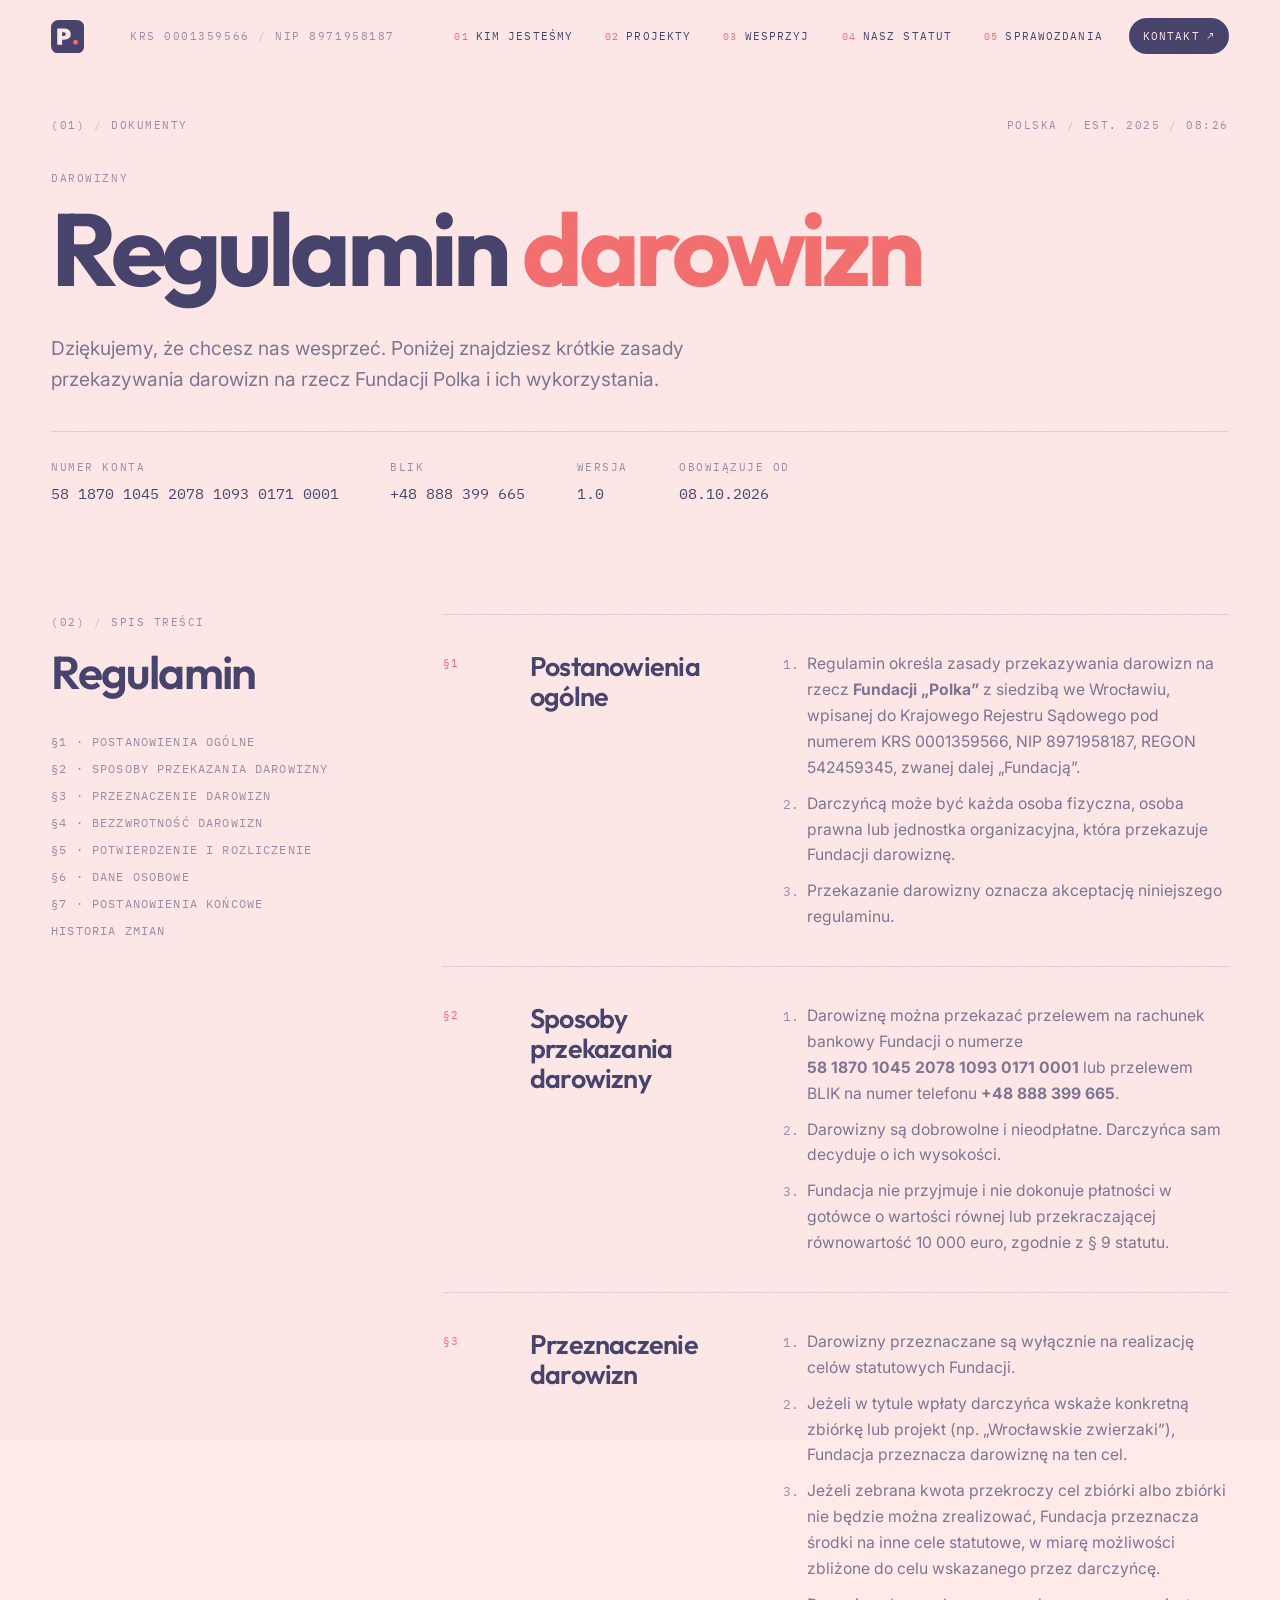
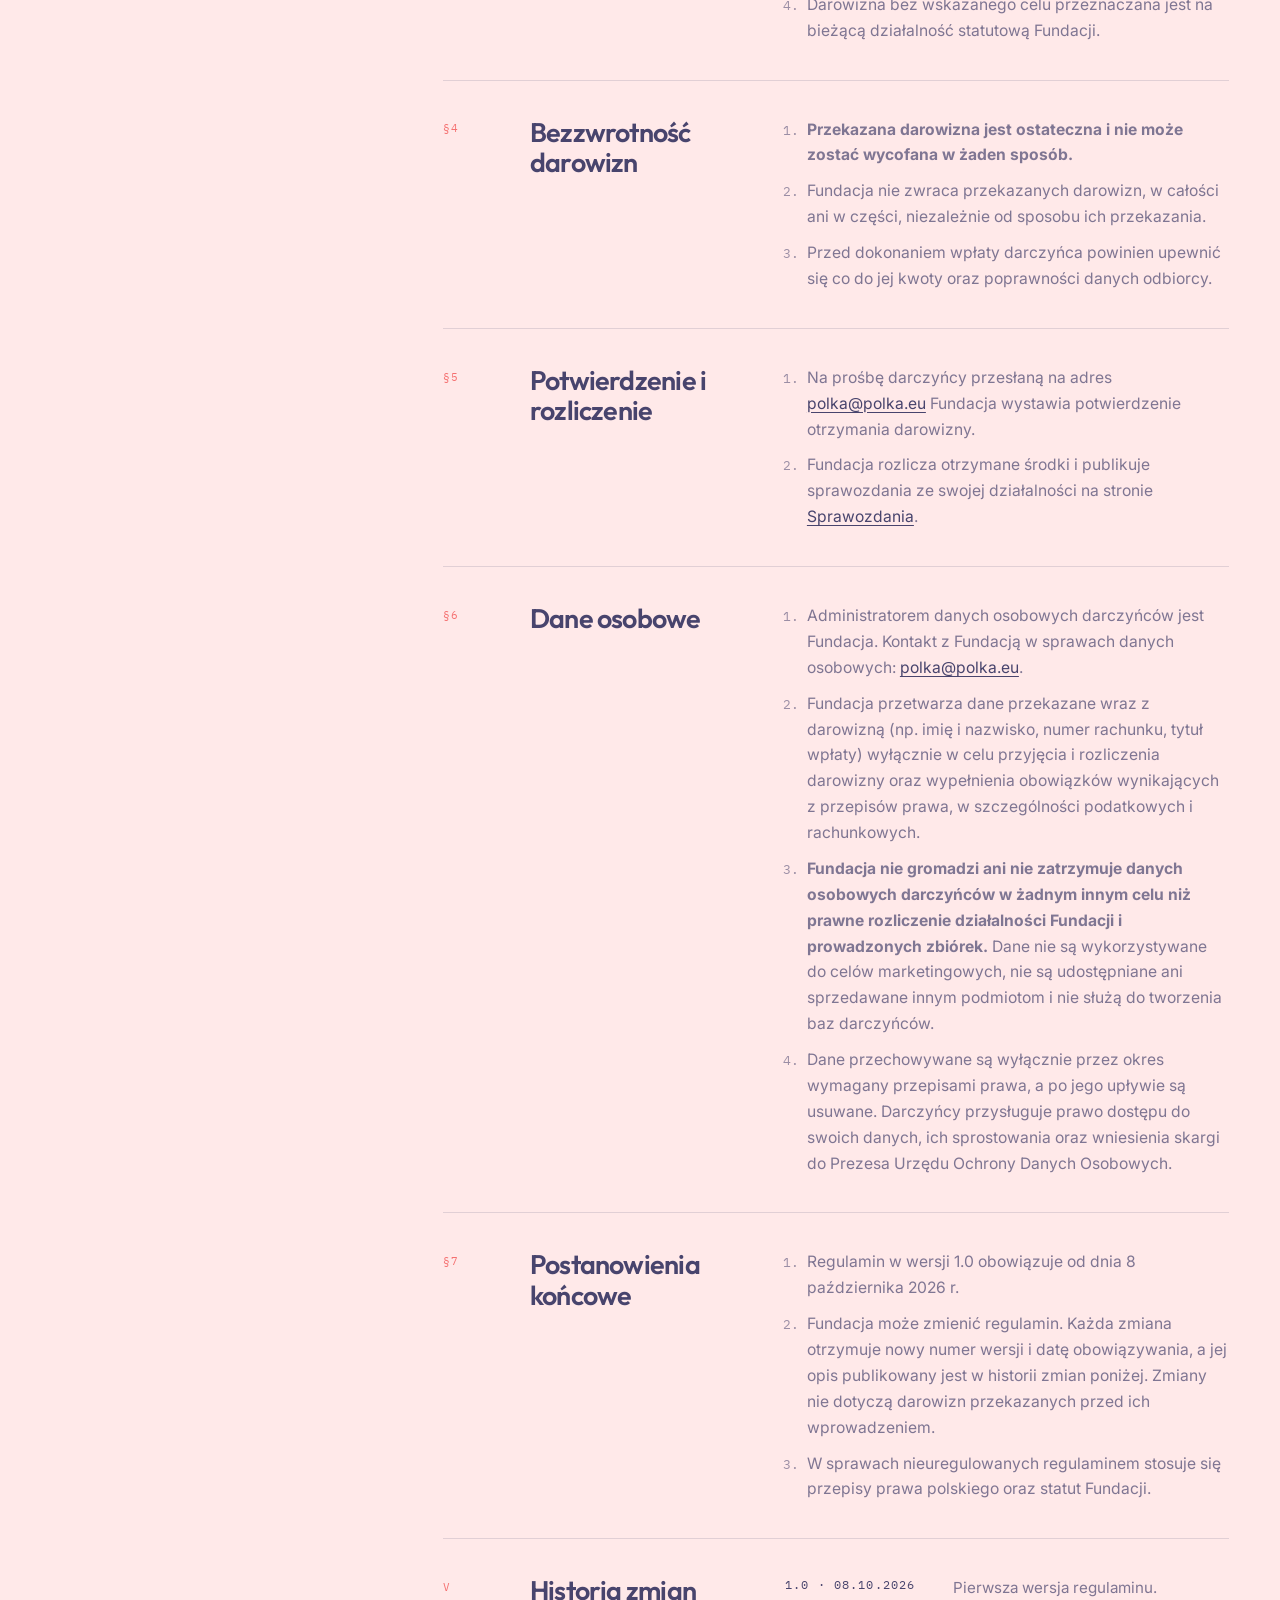
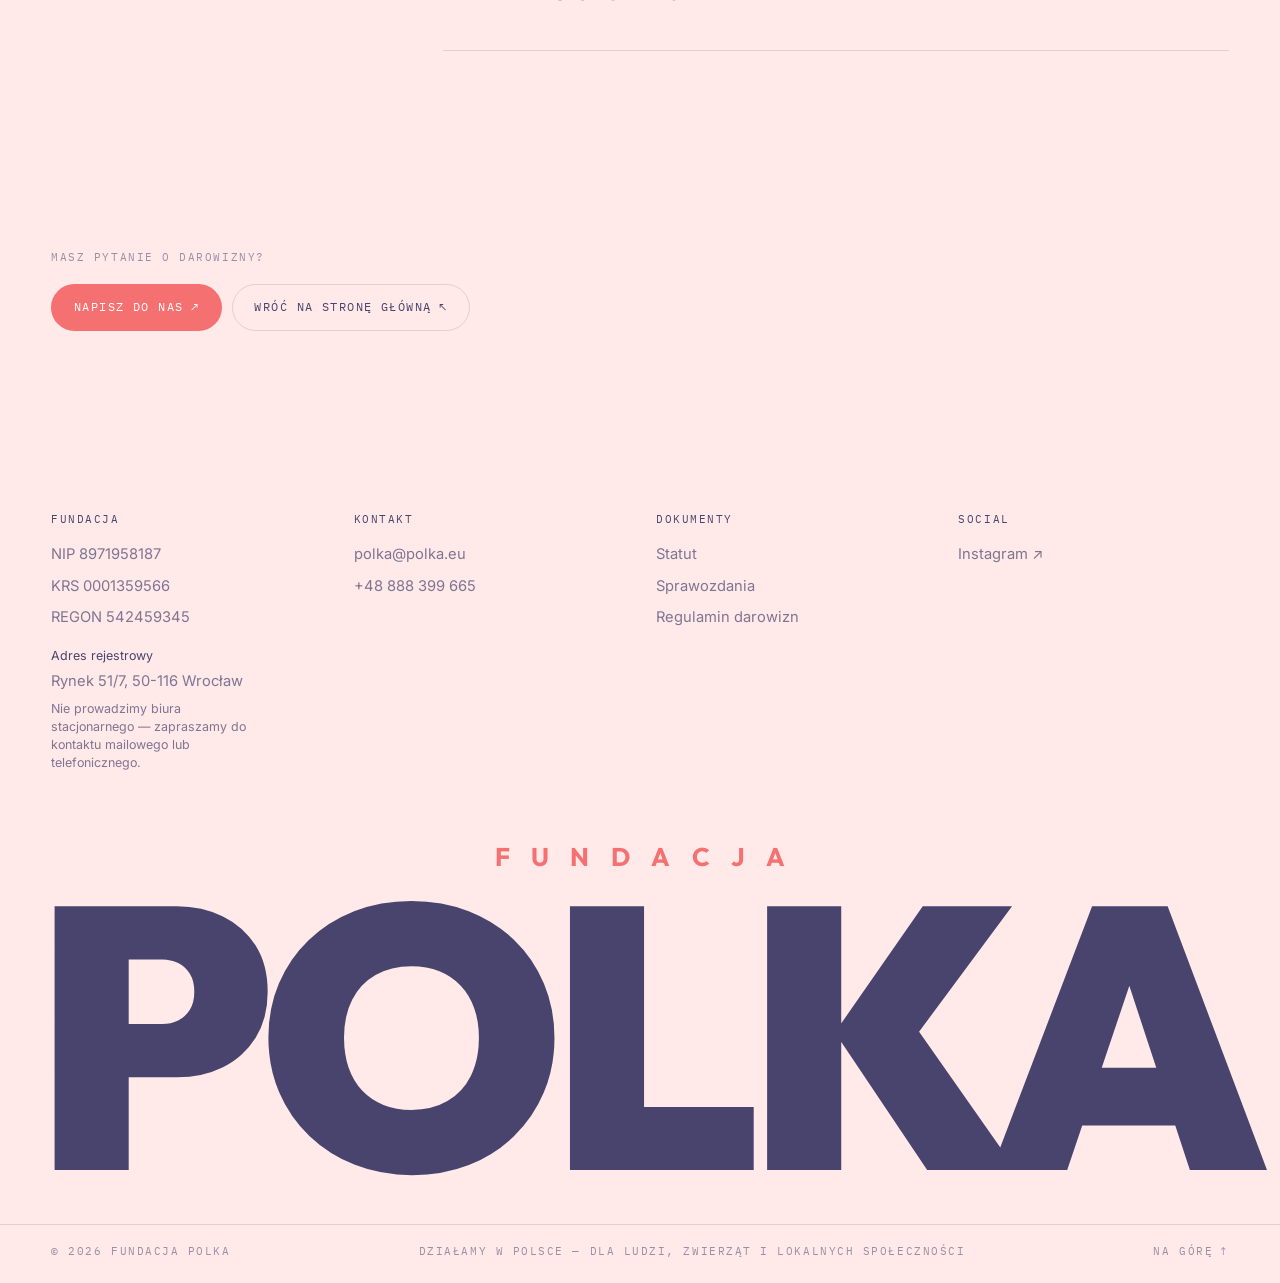
==== commit 3b994b6f: "Add registered address to footer Co-Authored-By: Claude Opus 5.5 <noreply@anthropic.com>" ====
--- a/regulamin.html
+++ b/regulamin.html
@@ -244,6 +244,11 @@
                 <p>NIP 8971958187</p>
                 <p>KRS 0001359566</p>
                 <p>REGON 542459345</p>
+                <address class="footer-address">
+                    <span class="footer-address-label">Adres rejestrowy</span>
+                    Rynek 51/7, 50-116 Wrocław
+                </address>
+                <p class="footer-note">Nie prowadzimy biura stacjonarnego — zapraszamy do kontaktu mailowego lub telefonicznego.</p>
             </div>
 
             <div class="footer-col">
--- a/styles.css
+++ b/styles.css
@@ -980,6 +980,46 @@
 .fundraiser-head { display: flex; flex-direction: column; gap: 12px; }
 .fundraiser-head .link-arrow { align-self: flex-start; }
 
+/* ---------- beneficiary (Ekostraż) ---------- */
+.partner {
+    display: inline-flex;
+    align-items: center;
+    gap: clamp(16px, 2.4vw, 28px);
+    align-self: flex-start;
+    padding: 14px 22px 14px 16px;
+    border-radius: 18px;
+    background: var(--ink);
+    color: var(--paper);
+    transition: transform 0.4s var(--ease), background 0.35s var(--ease);
+}
+
+.partner:hover {
+    background: var(--accent);
+    transform: translateY(-3px);
+}
+
+.partner-logo {
+    display: block;
+    width: clamp(130px, 14vw, 170px);
+    height: auto;
+}
+
+.partner-text {
+    display: flex;
+    flex-direction: column;
+    gap: 6px;
+    padding-left: clamp(16px, 2.4vw, 28px);
+    border-left: 1px solid rgba(255, 233, 233, 0.28);
+}
+
+.partner-text .label { color: rgba(255, 233, 233, 0.7); }
+
+.partner-link {
+    font-family: var(--font-mono);
+    font-size: 0.78rem;
+    letter-spacing: 0.04em;
+}
+
 .fundraiser-title {
     font-family: var(--font-display);
     font-size: clamp(1.6rem, 3.4vw, 2.75rem);
@@ -1350,6 +1390,25 @@
 .footer-col .label {
     margin-bottom: 8px;
     color: var(--ink);
+}
+
+.footer-address {
+    margin-top: 10px;
+    font-style: normal;
+    display: flex;
+    flex-direction: column;
+    gap: 2px;
+}
+
+.footer-address-label {
+    font-size: 0.78rem;
+    color: var(--ink);
+}
+
+.footer-note {
+    font-size: 0.78rem;
+    line-height: 1.45;
+    max-width: 26ch;
 }
 
 .footer-link {
@@ -1584,6 +1643,9 @@
     .steps { grid-template-columns: 1fr; }
     .lp-hero { grid-template-columns: 1fr; }
     .lp-hero-figure .fig-svg { max-width: 320px; margin: 0 auto; }
+    .partner { flex-direction: column; align-items: flex-start; padding: 18px 20px; }
+    .partner-logo { width: 200px; }
+    .partner-text { padding-left: 0; padding-top: 12px; border-left: 0; border-top: 1px solid rgba(255, 233, 233, 0.28); }
     .support-figure { justify-content: flex-start; padding-left: 0; }
 
     .footer-top { grid-template-columns: repeat(2, minmax(0, 1fr)); gap: 28px; }
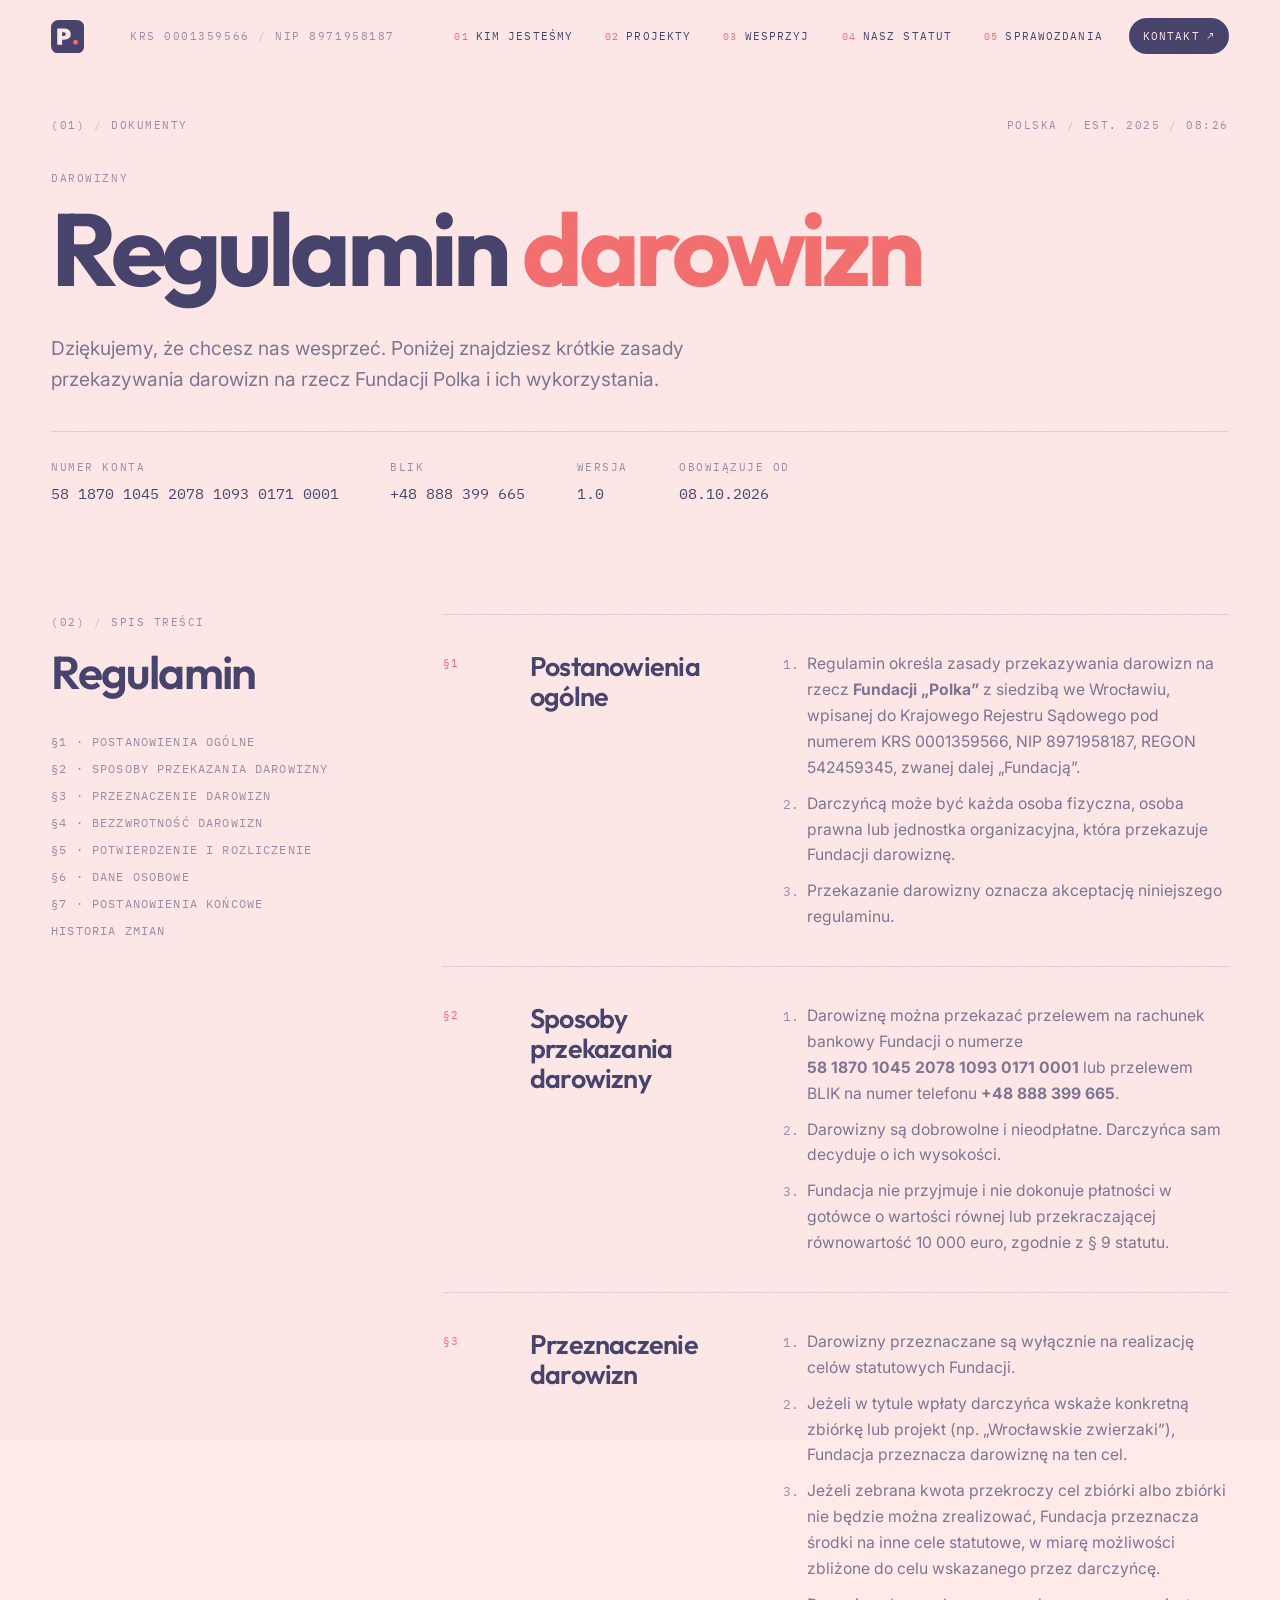
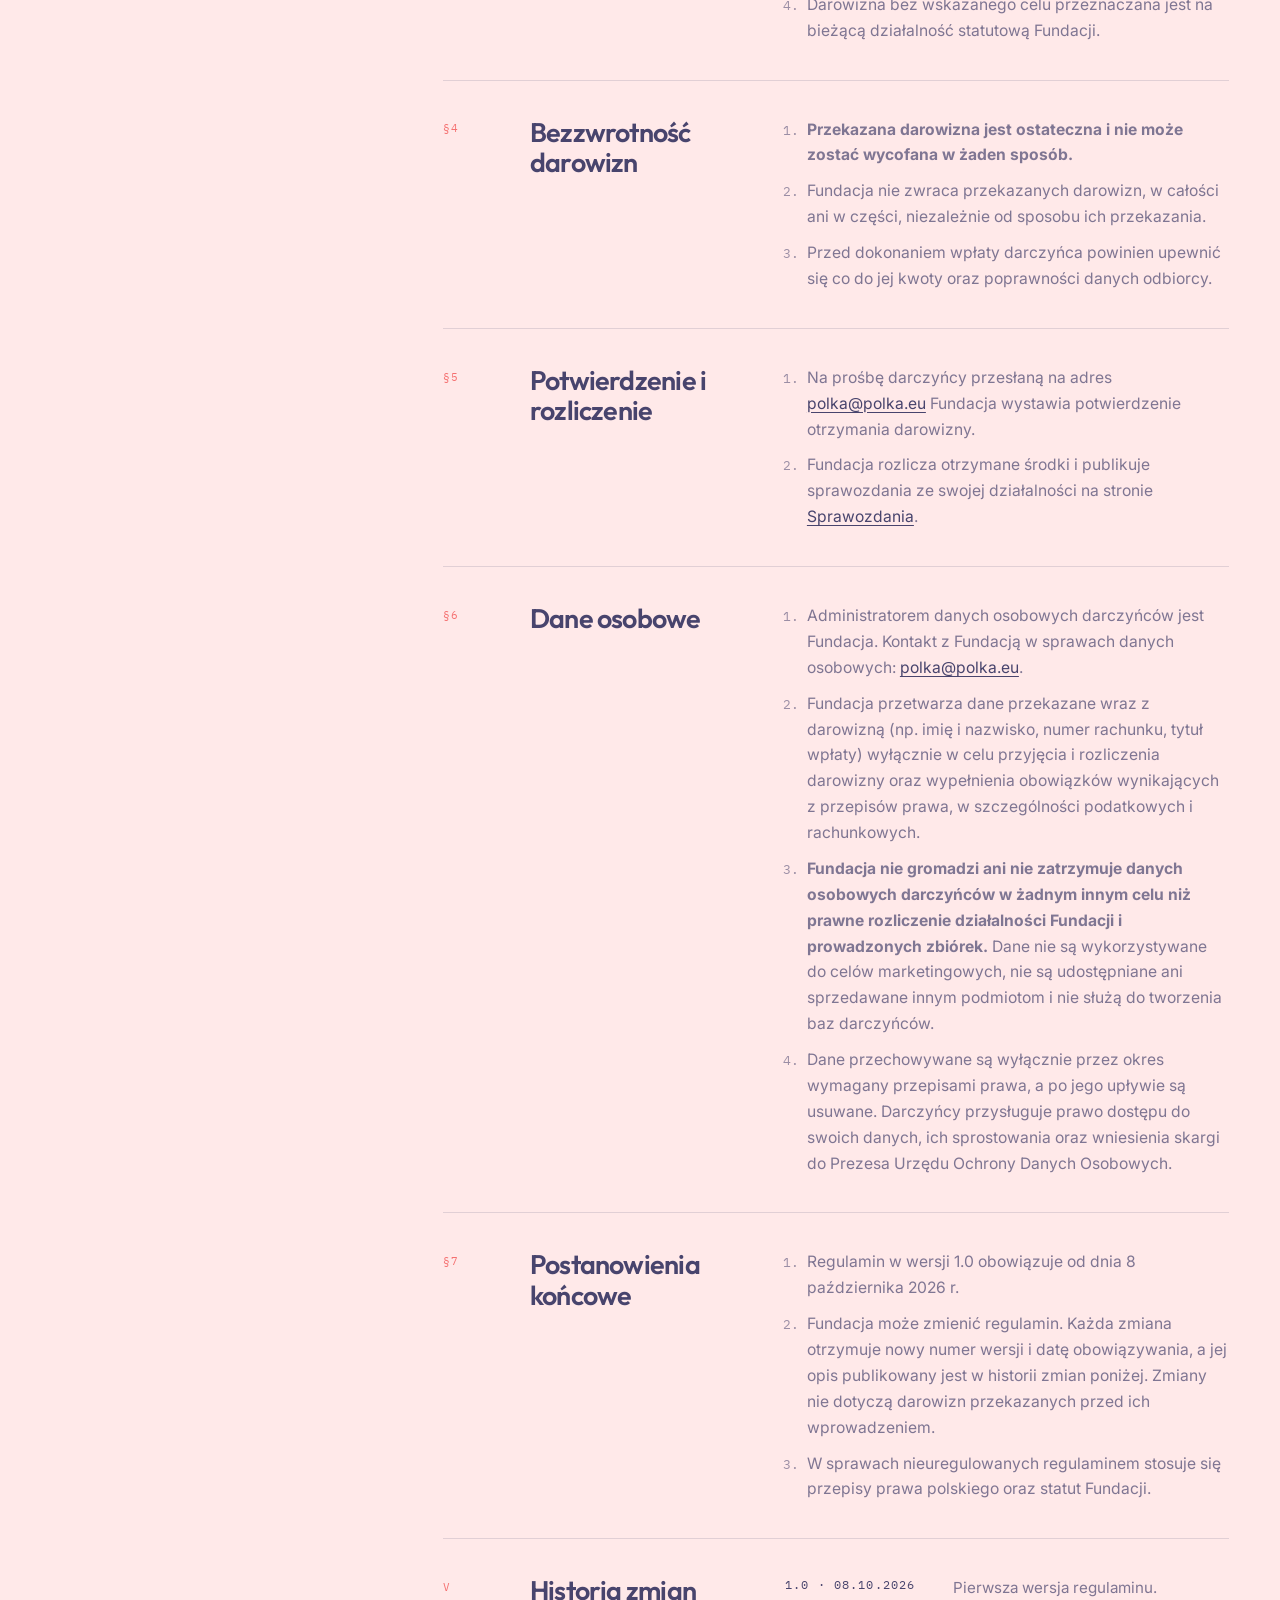
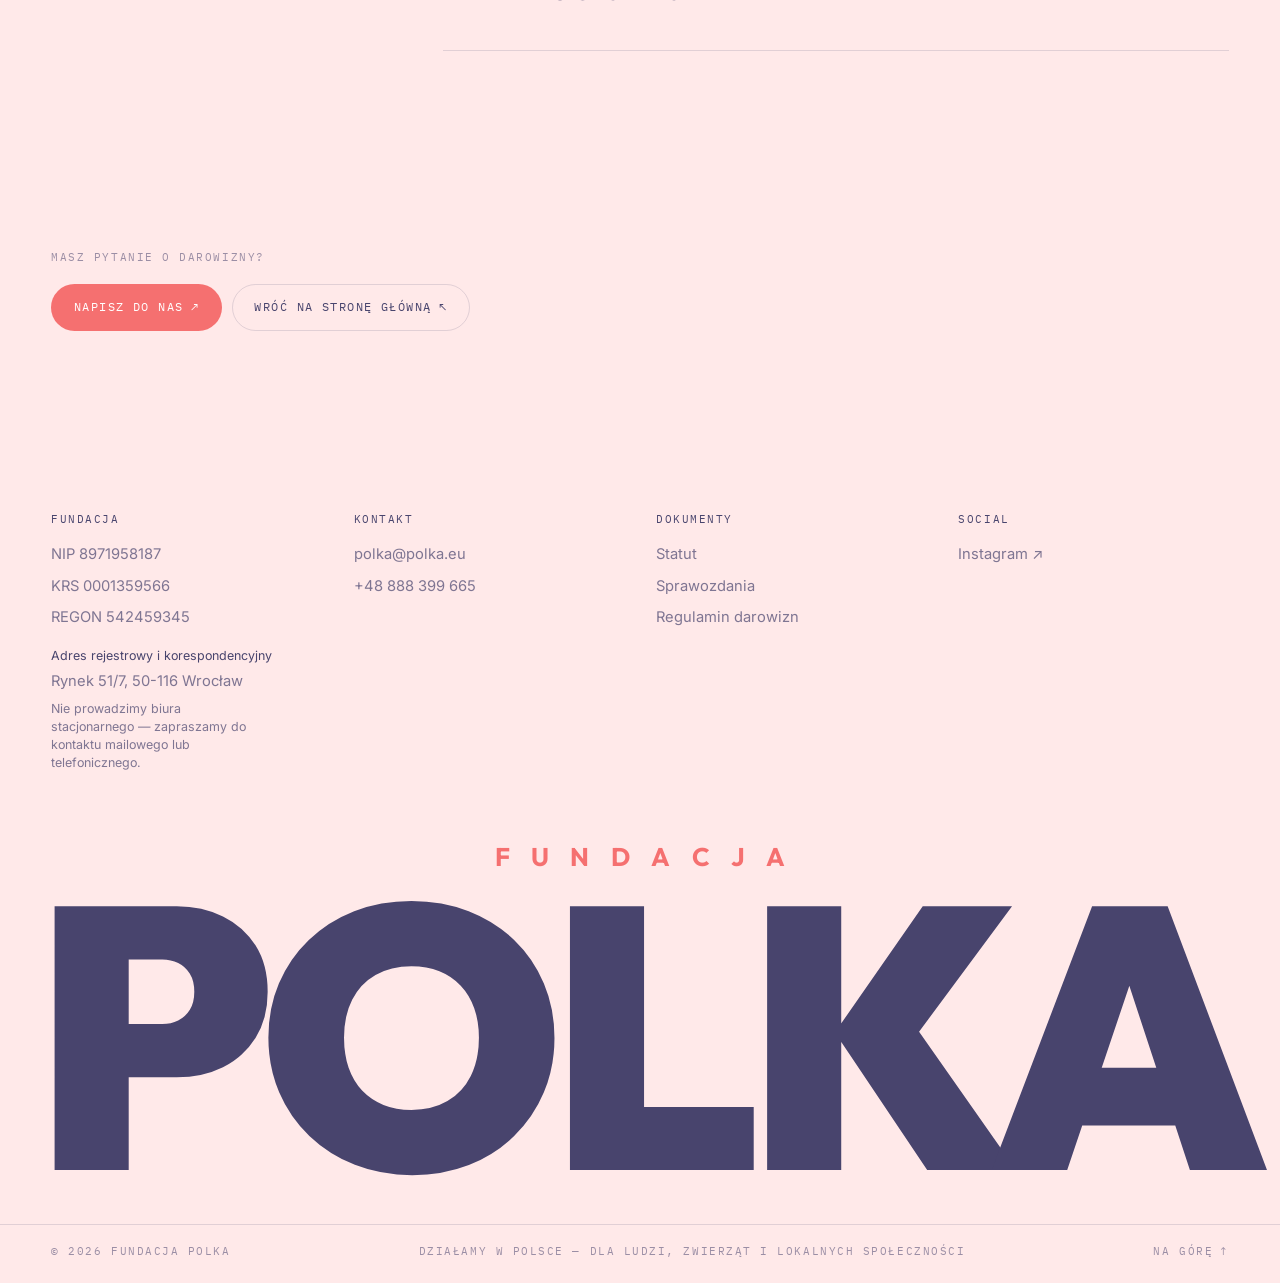
==== commit 16edf932: "Mark registered address as correspondence address Co-Authored-By: Claude Opus 5.5 <noreply@anthropic" ====
--- a/regulamin.html
+++ b/regulamin.html
@@ -245,7 +245,7 @@
                 <p>KRS 0001359566</p>
                 <p>REGON 542459345</p>
                 <address class="footer-address">
-                    <span class="footer-address-label">Adres rejestrowy</span>
+                    <span class="footer-address-label">Adres rejestrowy i korespondencyjny</span>
                     Rynek 51/7, 50-116 Wrocław
                 </address>
                 <p class="footer-note">Nie prowadzimy biura stacjonarnego — zapraszamy do kontaktu mailowego lub telefonicznego.</p>
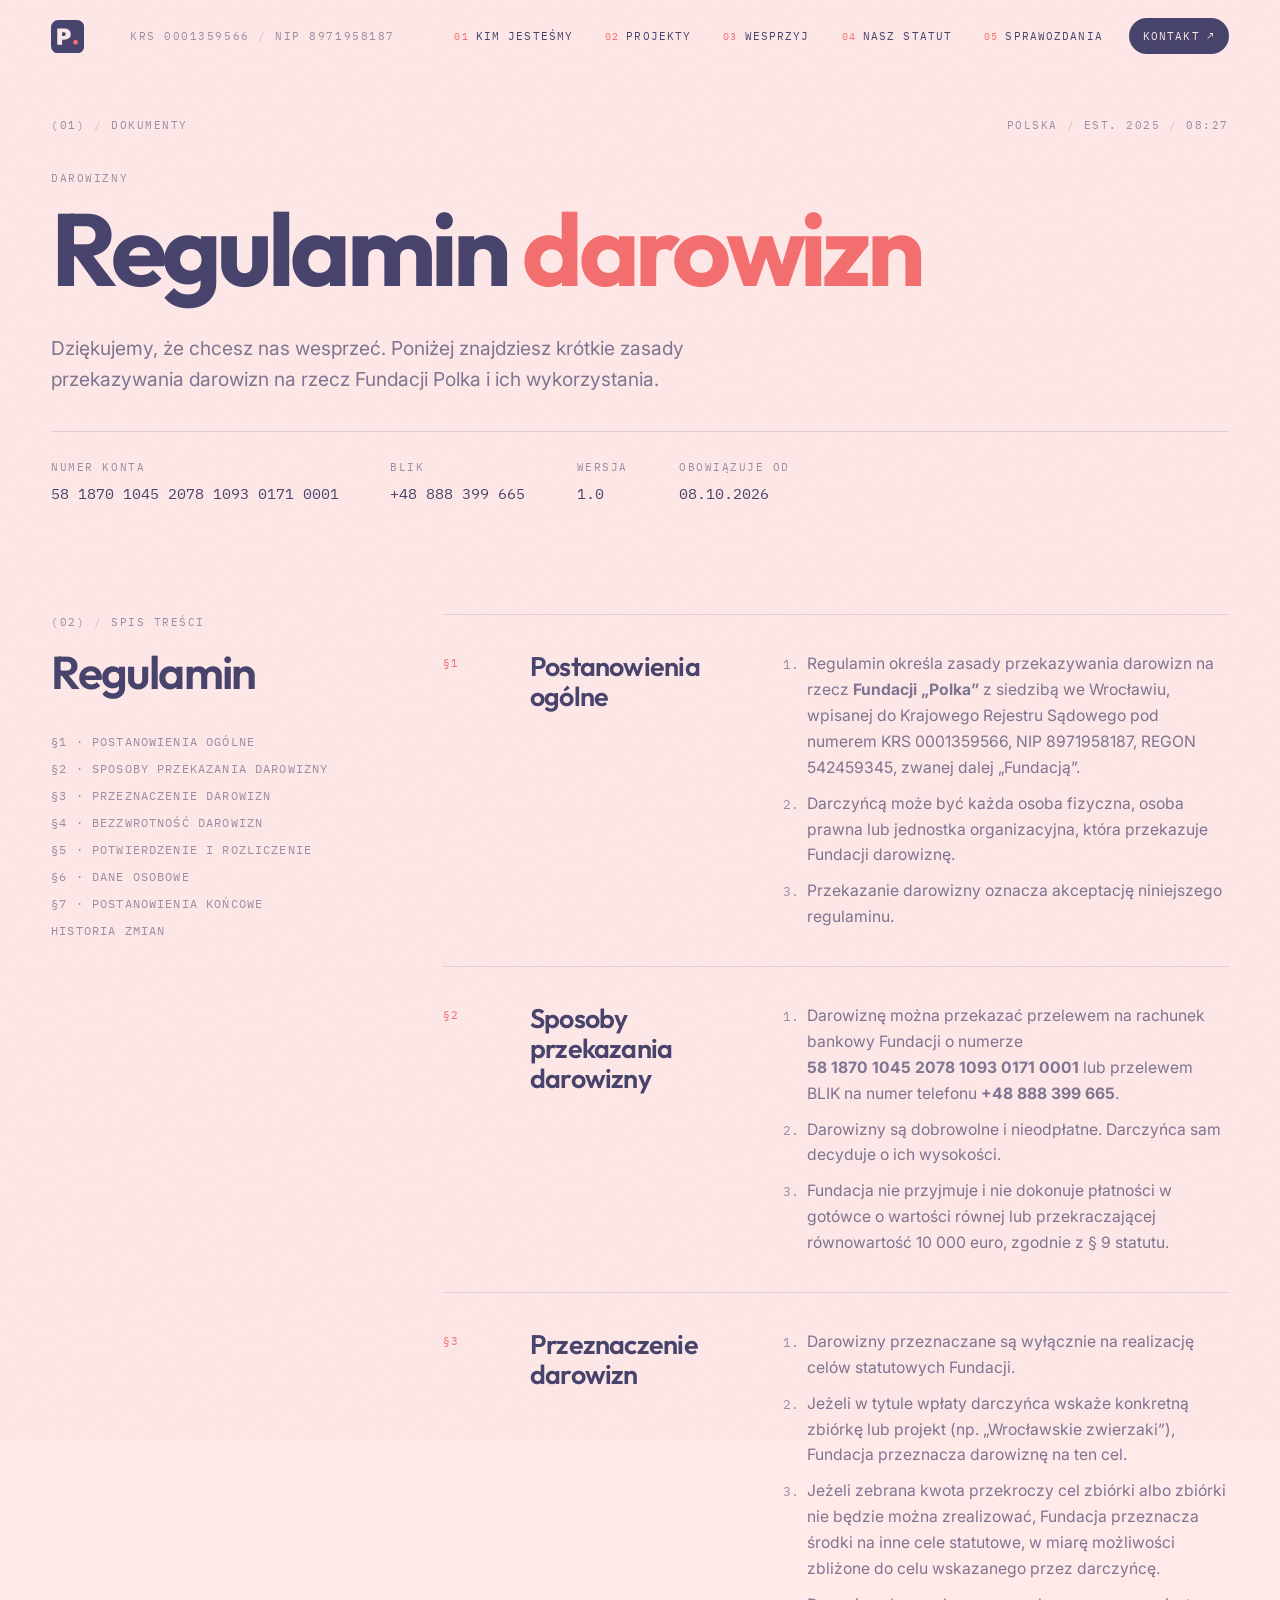
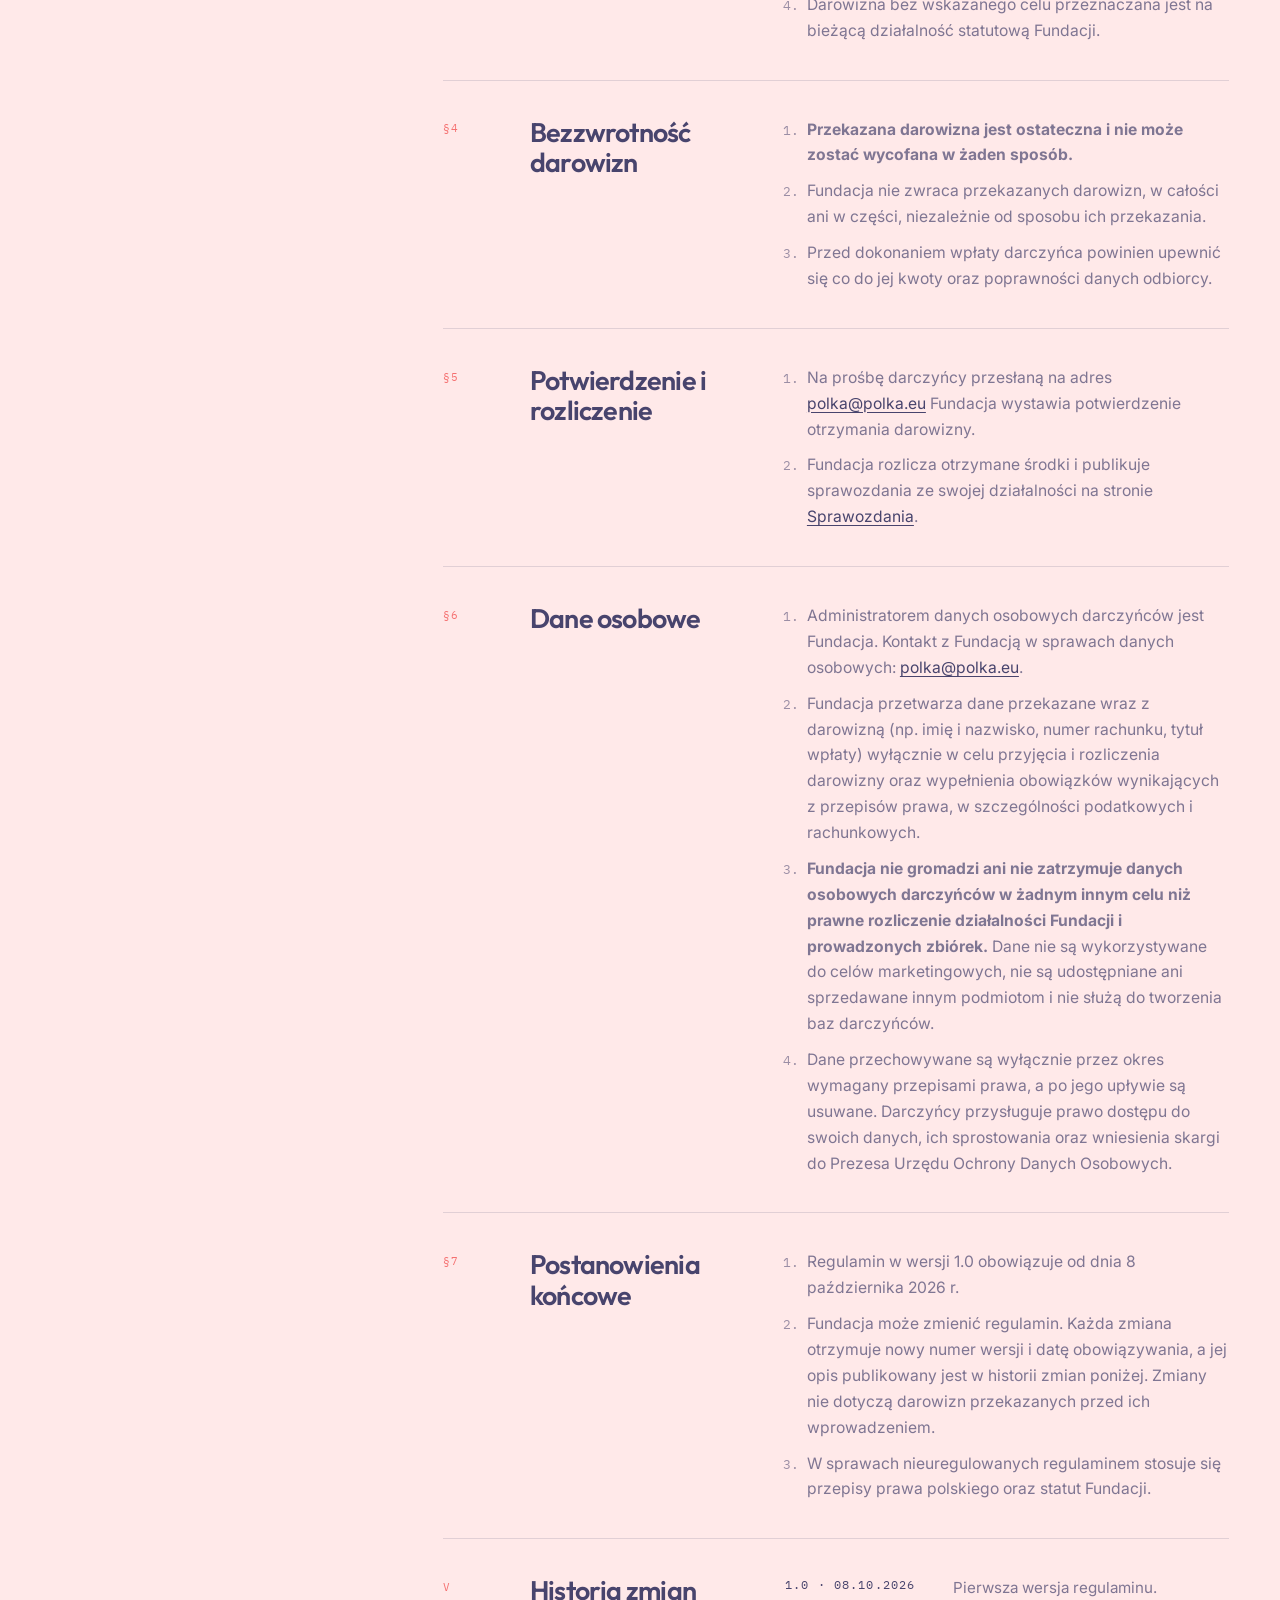
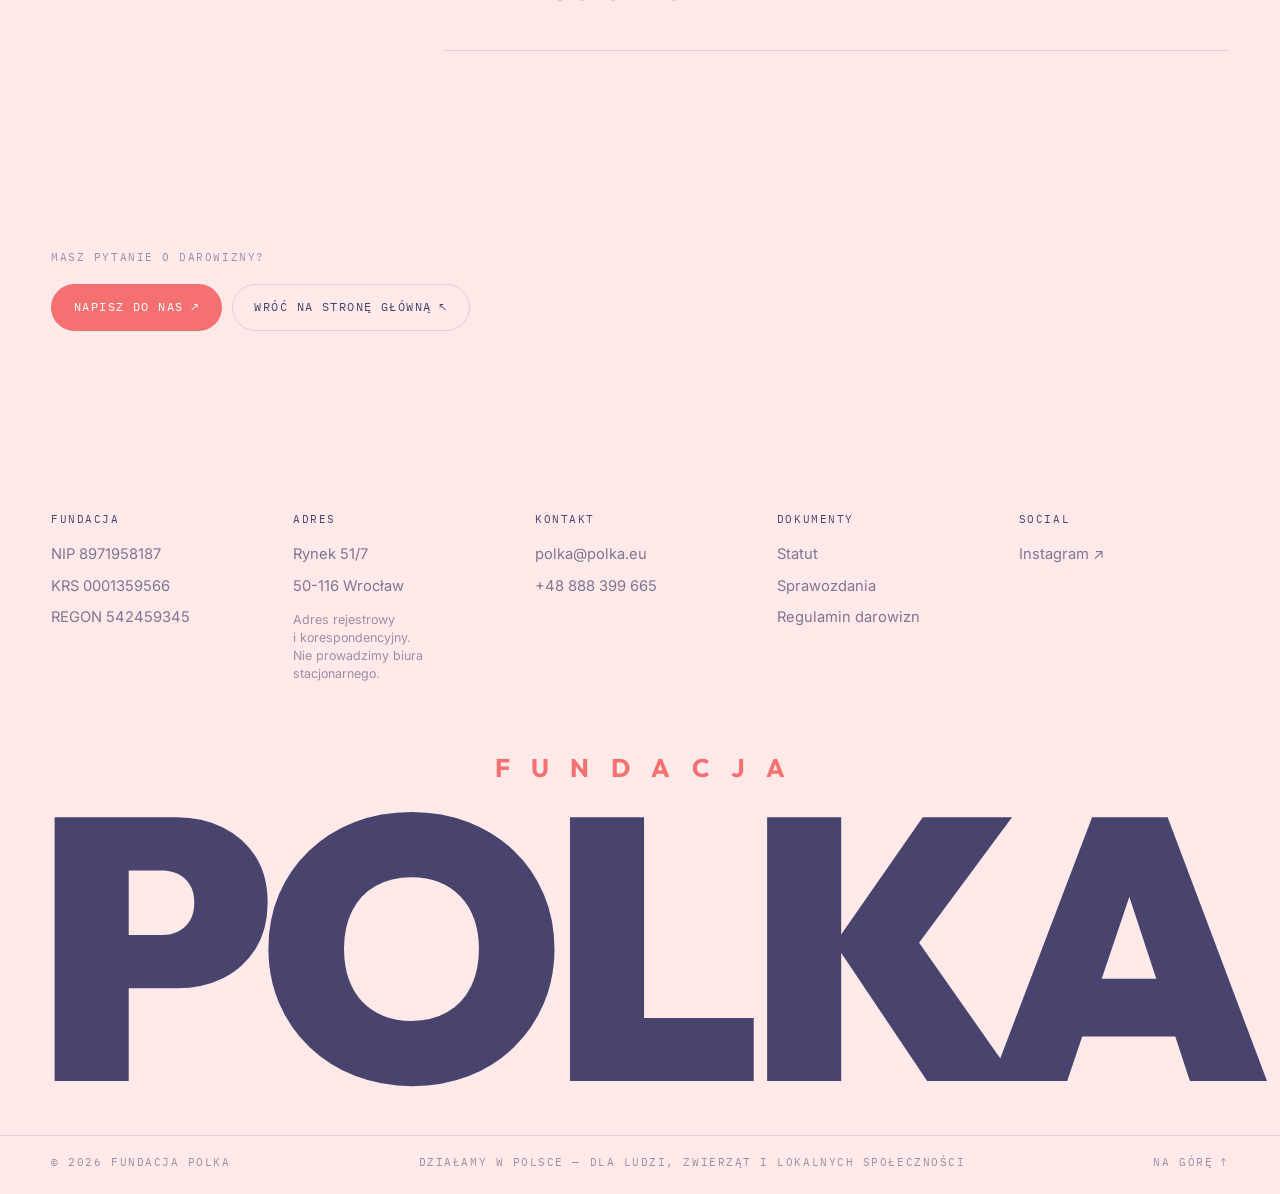
==== commit c5cb11ff: "Move address to its own footer column Co-Authored-By: Claude Opus 5.5 <noreply@anthropic.com>" ====
--- a/regulamin.html
+++ b/regulamin.html
@@ -244,11 +244,15 @@
                 <p>NIP 8971958187</p>
                 <p>KRS 0001359566</p>
                 <p>REGON 542459345</p>
+            </div>
+
+            <div class="footer-col">
+                <p class="label">Adres</p>
                 <address class="footer-address">
-                    <span class="footer-address-label">Adres rejestrowy i korespondencyjny</span>
-                    Rynek 51/7, 50-116 Wrocław
+                    <span>Rynek 51/7</span>
+                    <span>50-116 Wrocław</span>
                 </address>
-                <p class="footer-note">Nie prowadzimy biura stacjonarnego — zapraszamy do kontaktu mailowego lub telefonicznego.</p>
+                <p class="footer-note">Adres rejestrowy i&nbsp;korespondencyjny.<br>Nie prowadzimy biura stacjonarnego.</p>
             </div>
 
             <div class="footer-col">
--- a/styles.css
+++ b/styles.css
@@ -1374,7 +1374,7 @@
 
 .footer-top {
     display: grid;
-    grid-template-columns: repeat(4, minmax(0, 1fr));
+    grid-template-columns: repeat(5, minmax(0, 1fr));
     gap: 32px;
     padding: 0 var(--gut) clamp(40px, 8vh, 80px);
 }
@@ -1393,22 +1393,18 @@
 }
 
 .footer-address {
-    margin-top: 10px;
     font-style: normal;
     display: flex;
     flex-direction: column;
-    gap: 2px;
-}
-
-.footer-address-label {
-    font-size: 0.78rem;
-    color: var(--ink);
+    gap: 7px;
 }
 
 .footer-note {
+    margin-top: 6px;
     font-size: 0.78rem;
     line-height: 1.45;
-    max-width: 26ch;
+    color: var(--ink-55);
+    max-width: 24ch;
 }
 
 .footer-link {
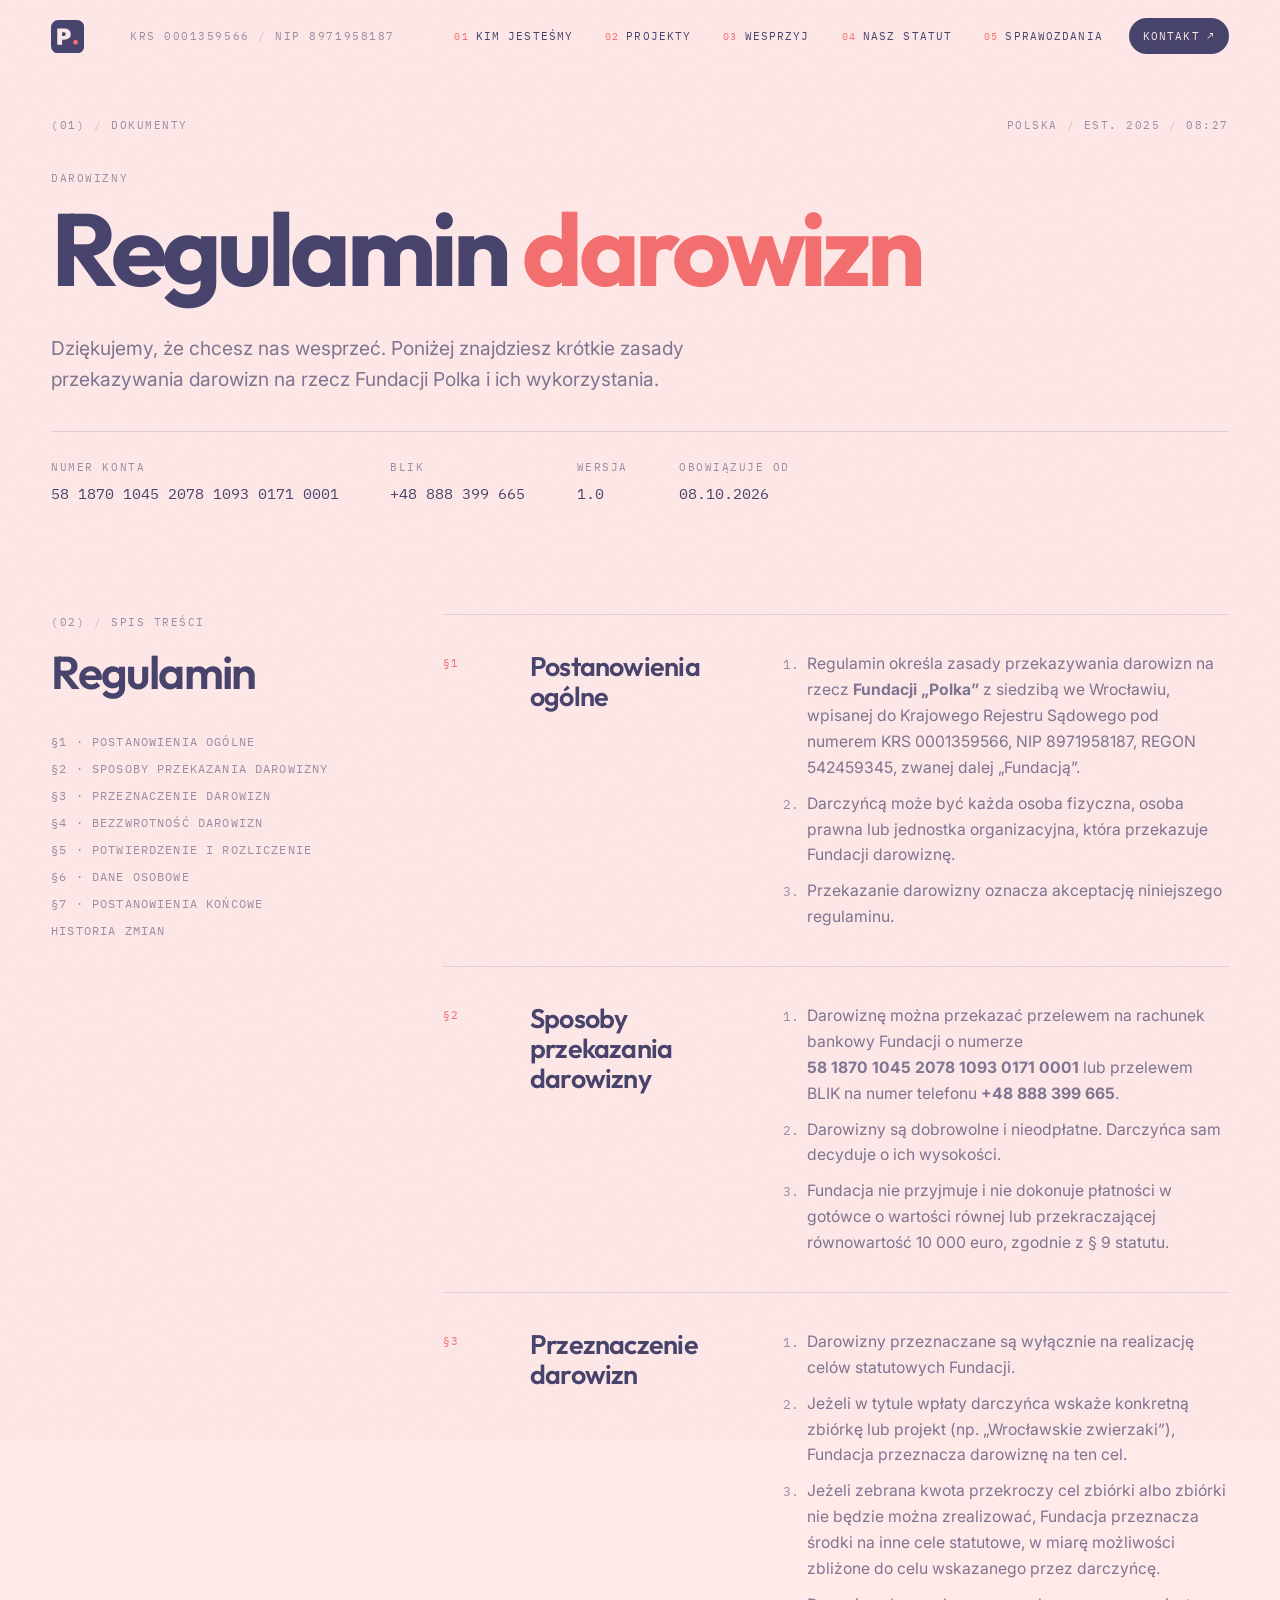
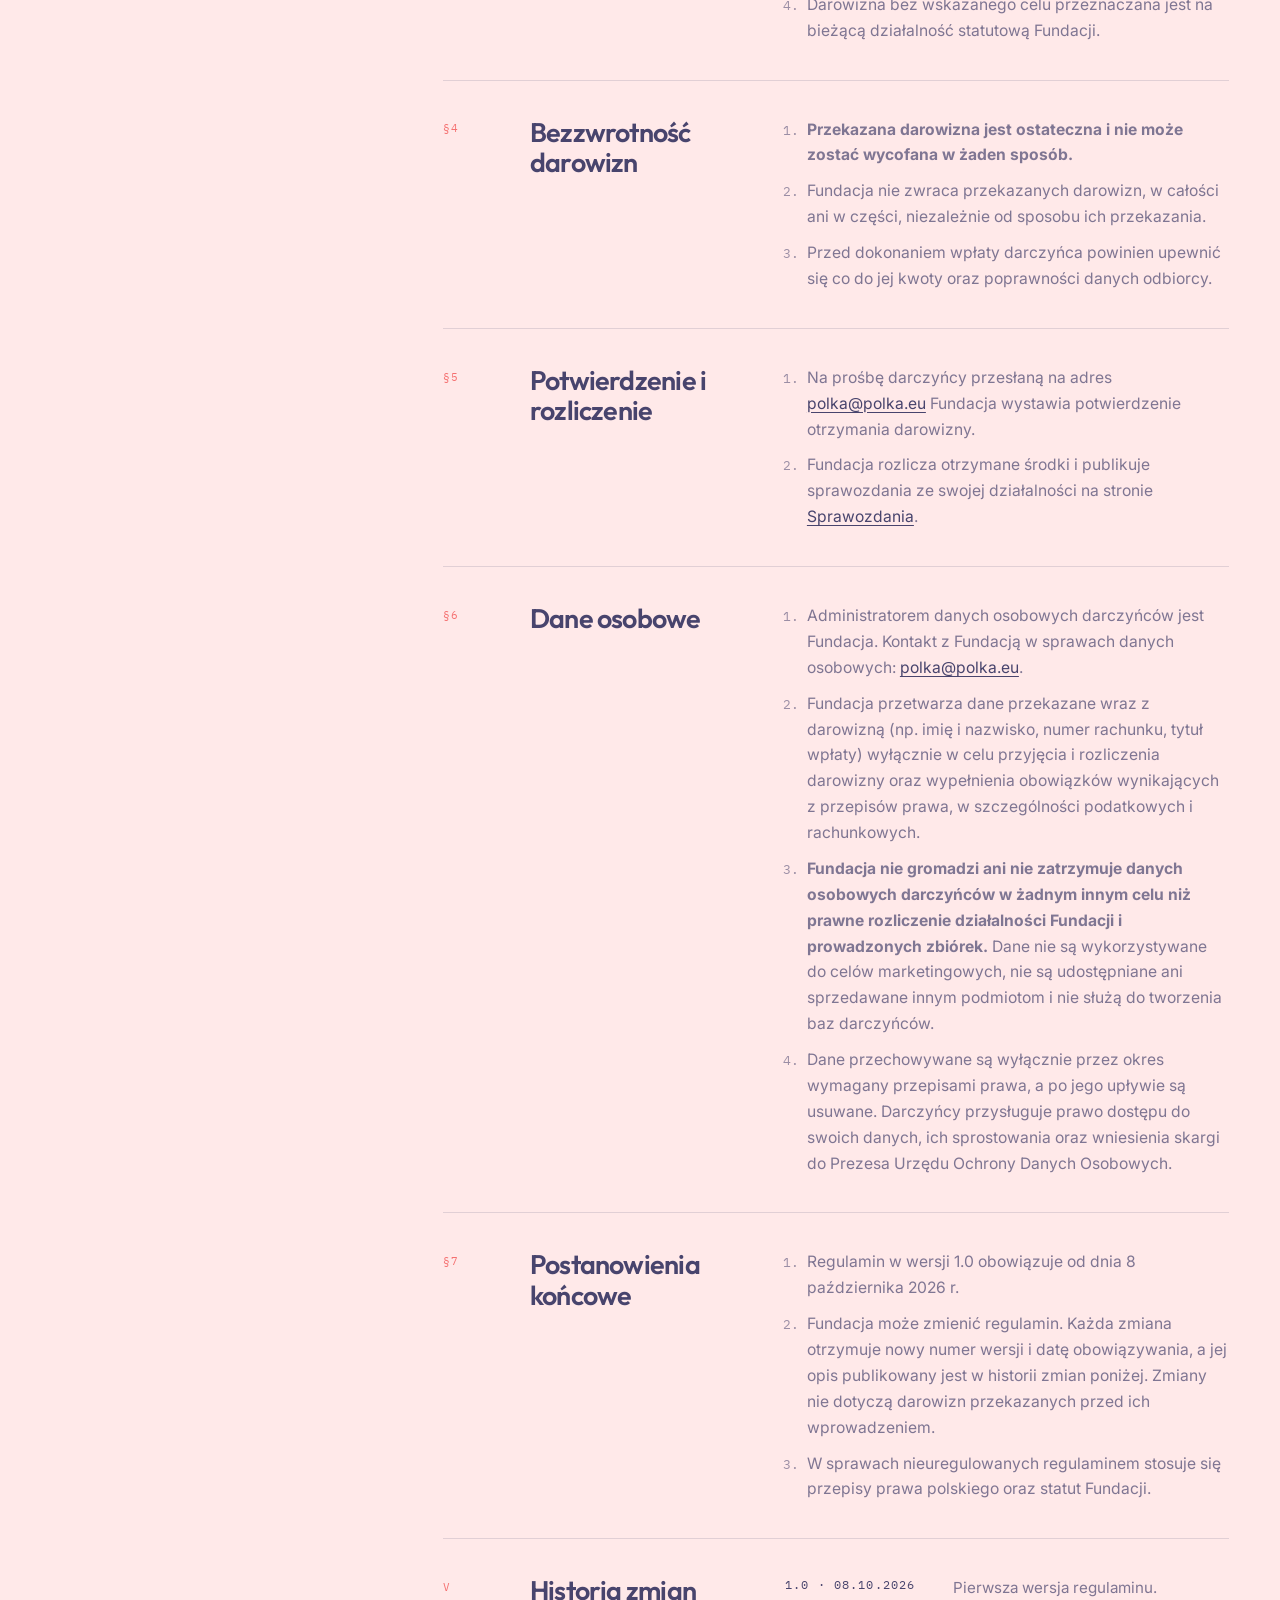
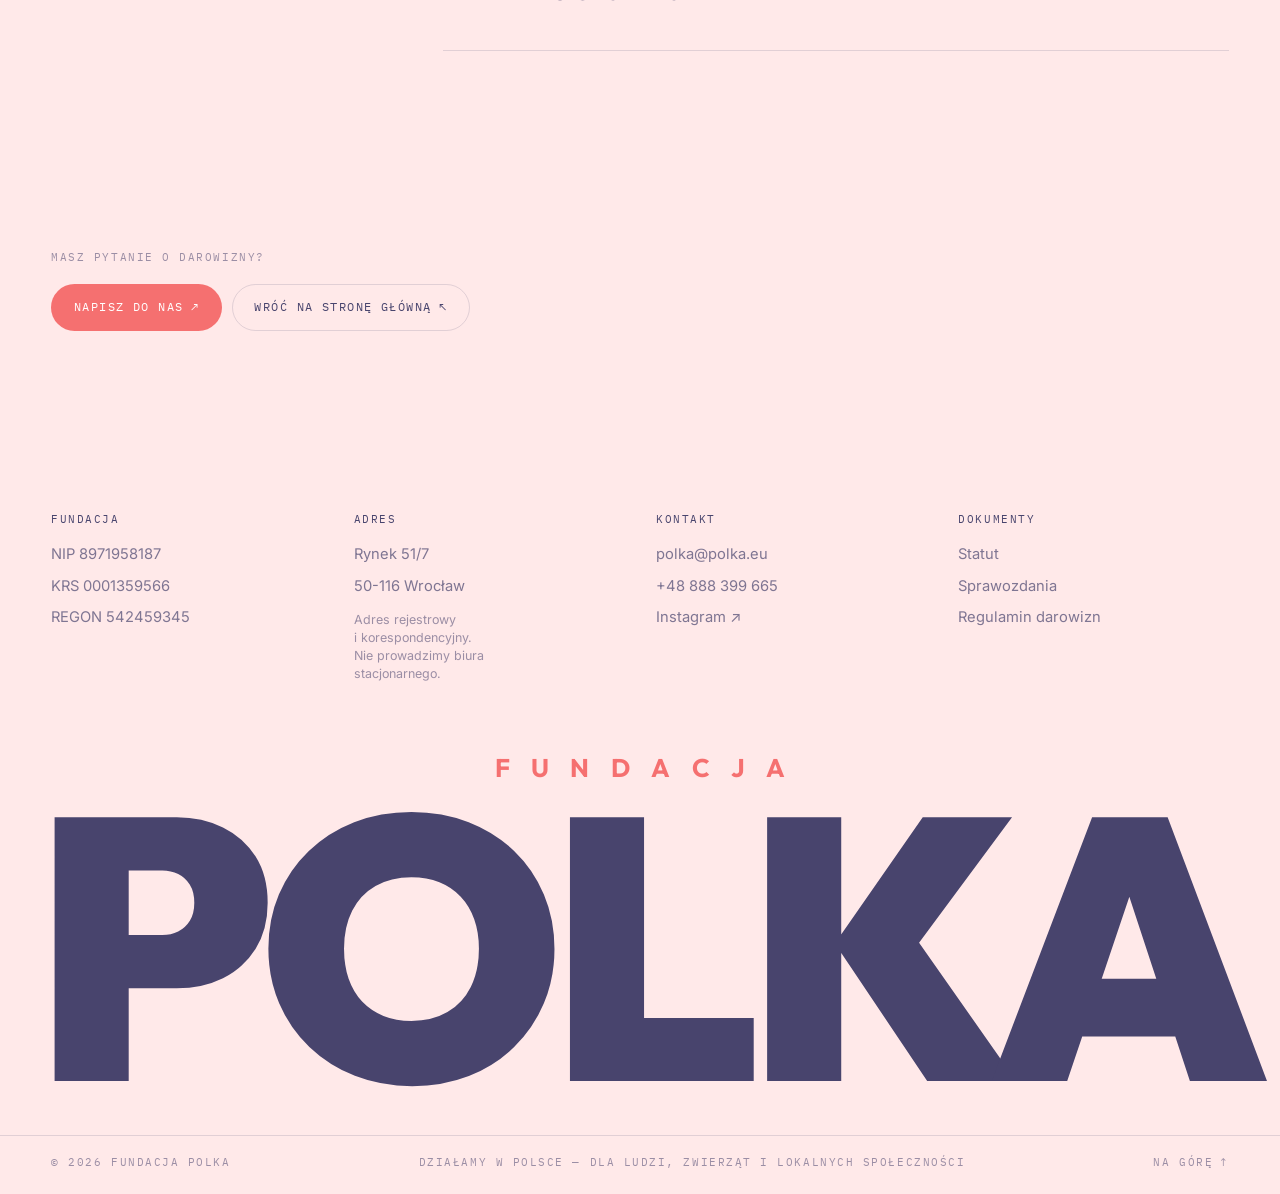
==== commit 86f1ad3d: "Merge Social into Kontakt column so footer grid stays even Co-Authored-By: Claude Opus 5.5 <noreply@" ====
--- a/regulamin.html
+++ b/regulamin.html
@@ -259,6 +259,7 @@
                 <p class="label">Kontakt</p>
                 <a href="mailto:polka@polka.eu" class="footer-link">polka@polka.eu</a>
                 <a href="tel:+48888399665" class="footer-link">+48 888 399 665</a>
+                <a href="#instagram" class="footer-link">Instagram <span aria-hidden="true">↗</span></a>
             </div>
 
             <div class="footer-col">
@@ -266,11 +267,6 @@
                 <a href="statut.html" class="footer-link">Statut</a>
                 <a href="sprawozdania.html" class="footer-link">Sprawozdania</a>
                 <a href="regulamin.html" class="footer-link">Regulamin darowizn</a>
-            </div>
-
-            <div class="footer-col">
-                <p class="label">Social</p>
-                <a href="#instagram" class="footer-link">Instagram <span aria-hidden="true">↗</span></a>
             </div>
         </div>
 
--- a/styles.css
+++ b/styles.css
@@ -1374,7 +1374,7 @@
 
 .footer-top {
     display: grid;
-    grid-template-columns: repeat(5, minmax(0, 1fr));
+    grid-template-columns: repeat(4, minmax(0, 1fr));
     gap: 32px;
     padding: 0 var(--gut) clamp(40px, 8vh, 80px);
 }
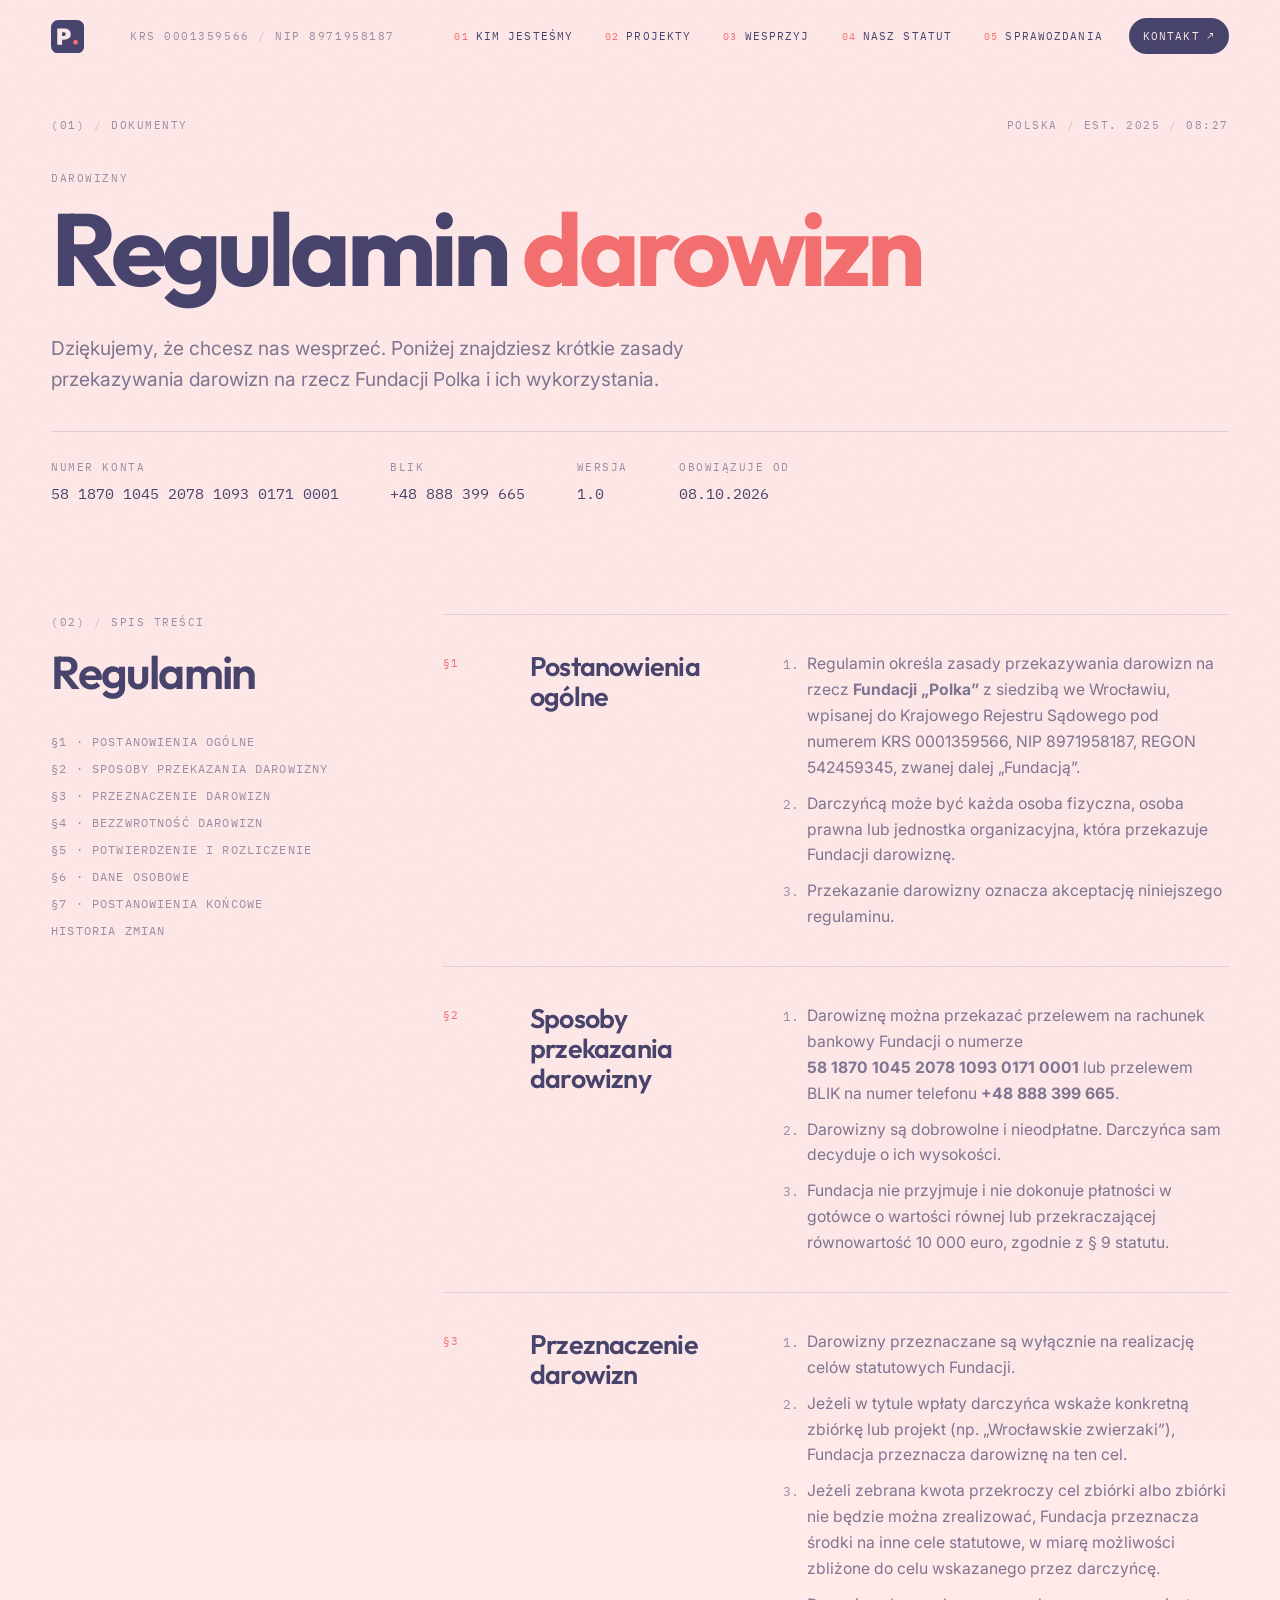
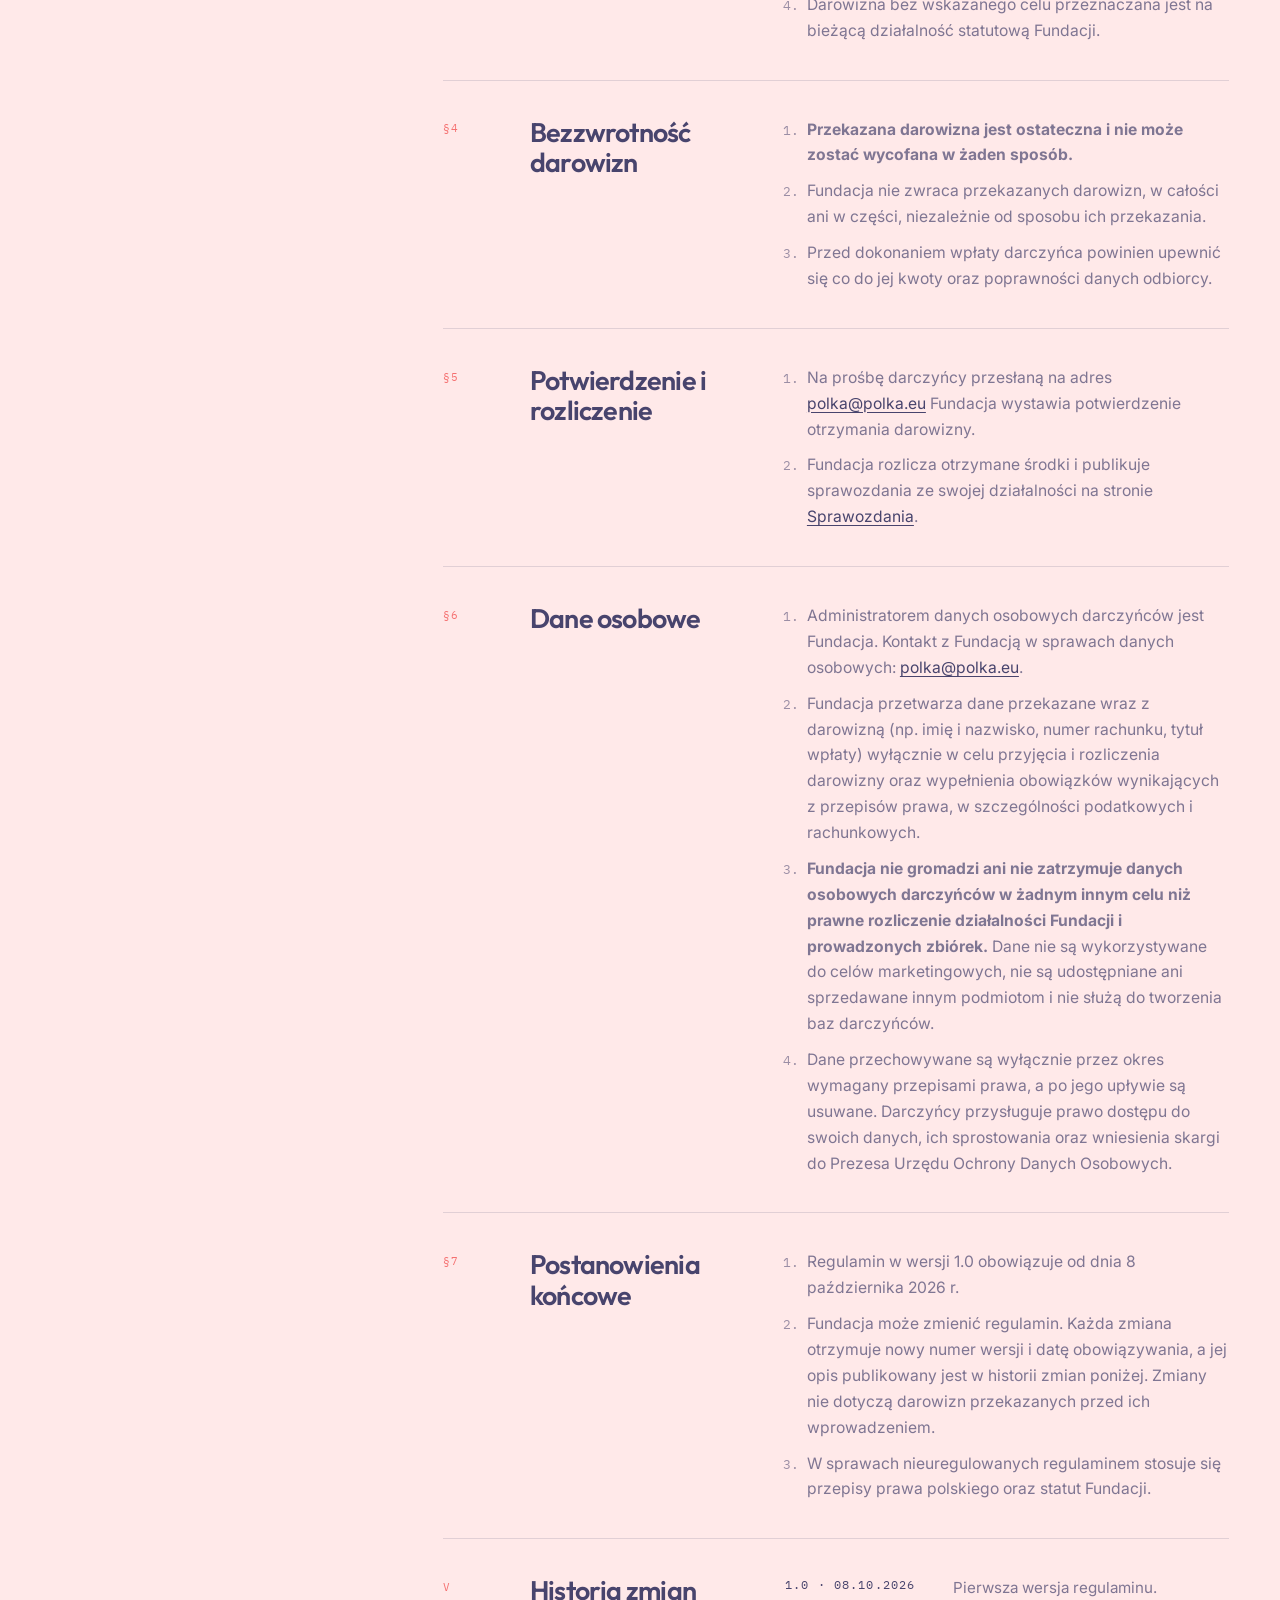
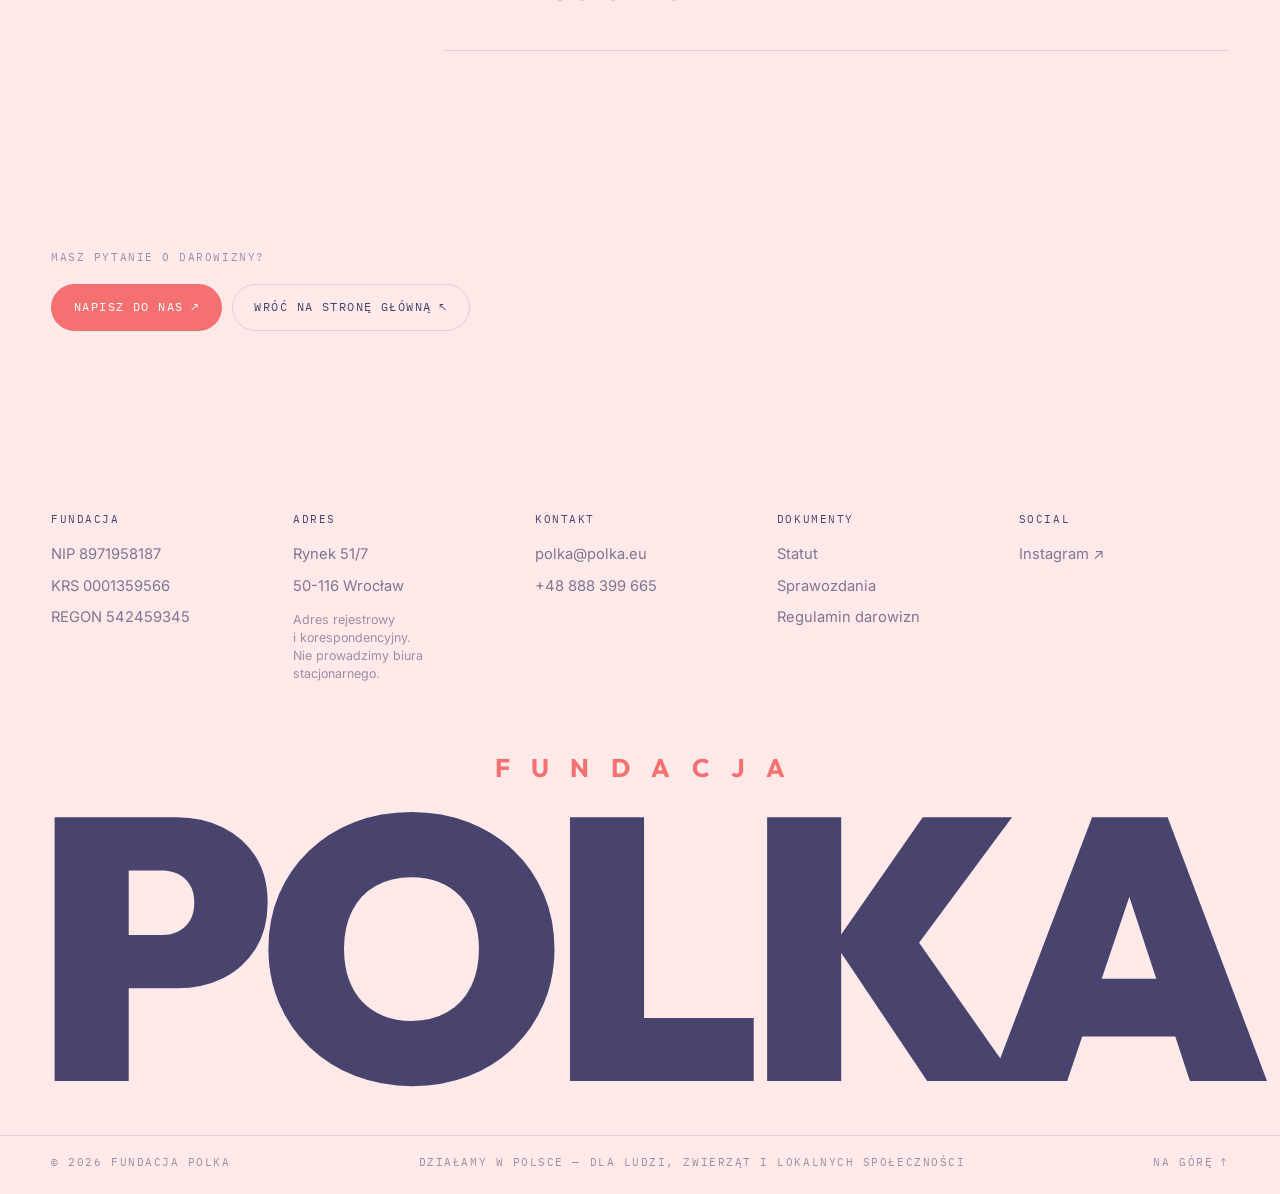
==== commit 00f0b702: "Restore Social column, 5-column footer down to tablet widths Co-Authored-By: Claude Opus 5.5 <norepl" ====
--- a/regulamin.html
+++ b/regulamin.html
@@ -259,7 +259,6 @@
                 <p class="label">Kontakt</p>
                 <a href="mailto:polka@polka.eu" class="footer-link">polka@polka.eu</a>
                 <a href="tel:+48888399665" class="footer-link">+48 888 399 665</a>
-                <a href="#instagram" class="footer-link">Instagram <span aria-hidden="true">↗</span></a>
             </div>
 
             <div class="footer-col">
@@ -267,6 +266,11 @@
                 <a href="statut.html" class="footer-link">Statut</a>
                 <a href="sprawozdania.html" class="footer-link">Sprawozdania</a>
                 <a href="regulamin.html" class="footer-link">Regulamin darowizn</a>
+            </div>
+
+            <div class="footer-col">
+                <p class="label">Social</p>
+                <a href="#instagram" class="footer-link">Instagram <span aria-hidden="true">↗</span></a>
             </div>
         </div>
 
--- a/styles.css
+++ b/styles.css
@@ -1374,7 +1374,7 @@
 
 .footer-top {
     display: grid;
-    grid-template-columns: repeat(4, minmax(0, 1fr));
+    grid-template-columns: repeat(5, minmax(0, 1fr));
     gap: 32px;
     padding: 0 var(--gut) clamp(40px, 8vh, 80px);
 }
@@ -1394,6 +1394,7 @@
 
 .footer-address {
     font-style: normal;
+    white-space: nowrap;
     display: flex;
     flex-direction: column;
     gap: 7px;
@@ -1644,10 +1645,15 @@
     .partner-text { padding-left: 0; padding-top: 12px; border-left: 0; border-top: 1px solid rgba(255, 233, 233, 0.28); }
     .support-figure { justify-content: flex-start; padding-left: 0; }
 
+    .footer-top { gap: 20px; }
+}
+
+@media (max-width: 820px) {
+    .footer-top { grid-template-columns: repeat(3, minmax(0, 1fr)); gap: 28px; }
+}
+
+@media (max-width: 640px) {
     .footer-top { grid-template-columns: repeat(2, minmax(0, 1fr)); gap: 28px; }
-}
-
-@media (max-width: 640px) {
     .hero { gap: clamp(22px, 4vh, 36px); }
     .hero-head .label:last-child { display: none; }
     .hero-wordmark { padding: clamp(10px, 3vh, 24px) 0; }
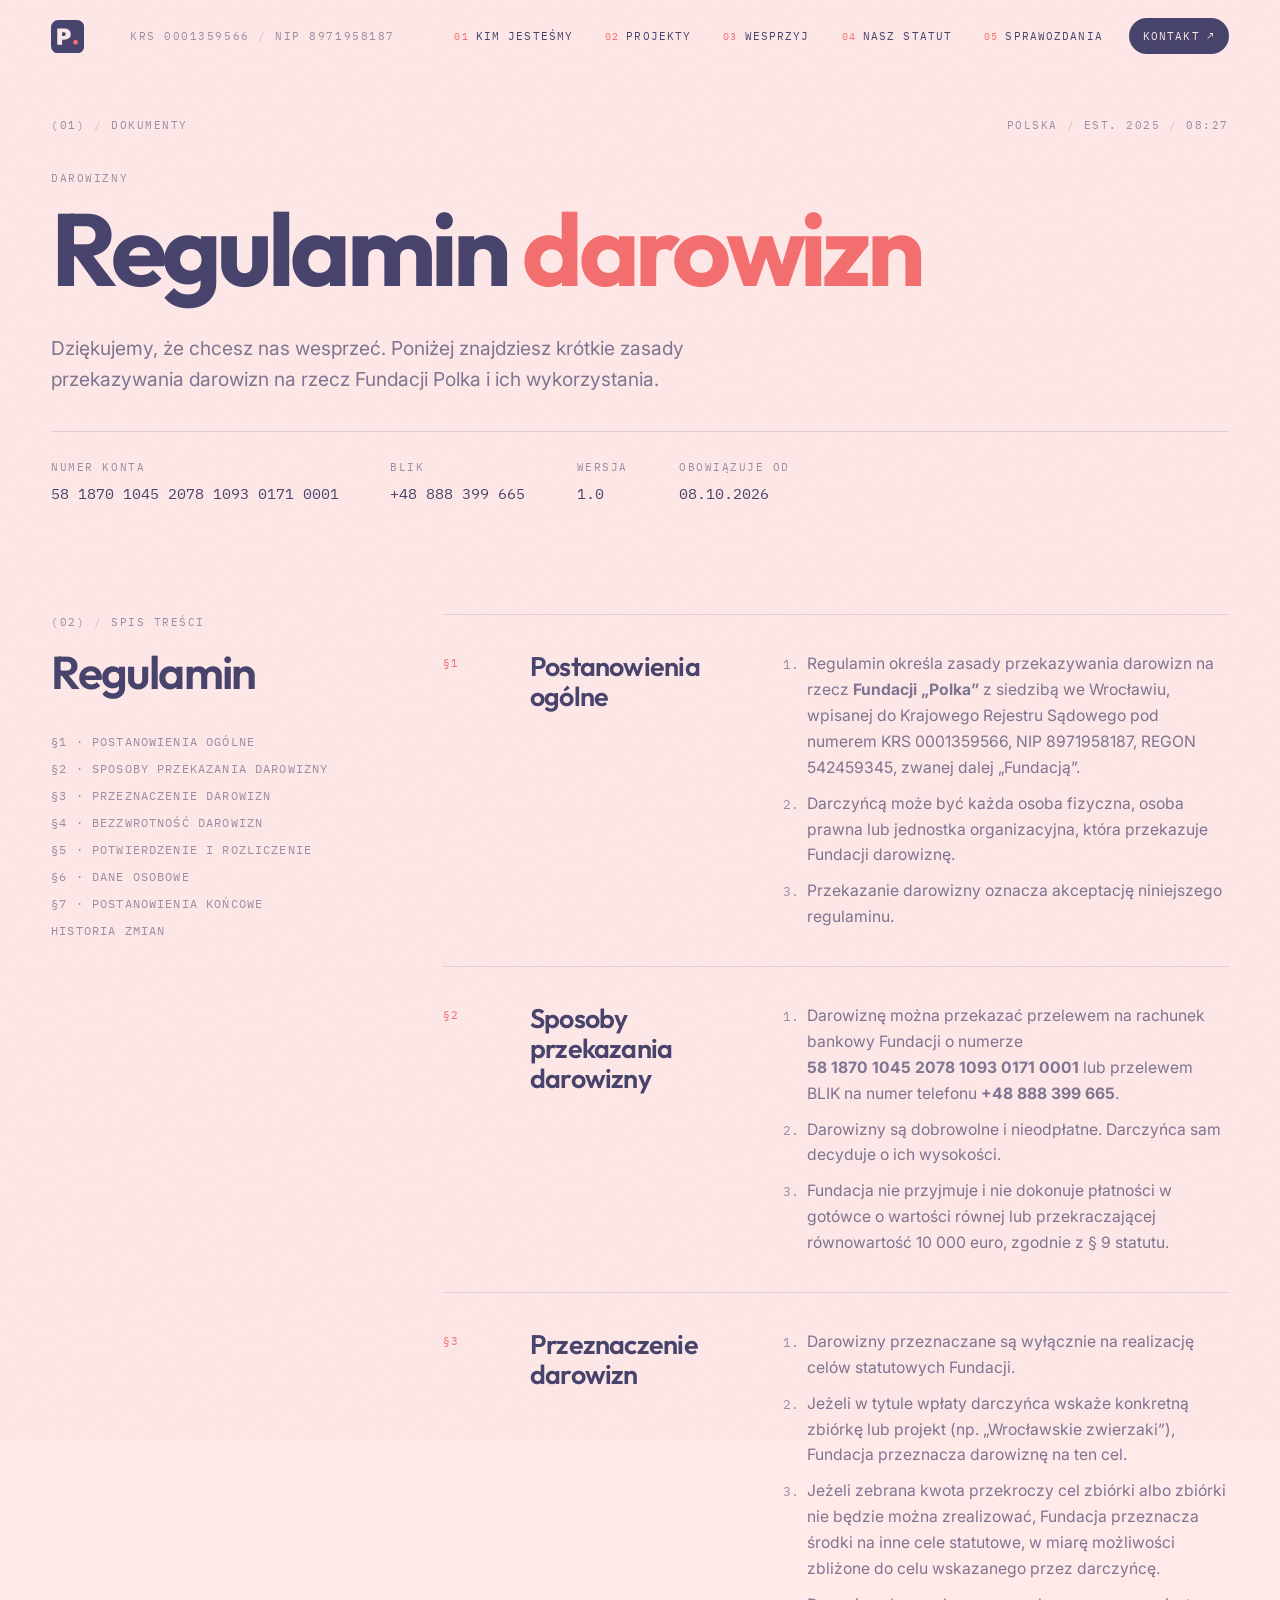
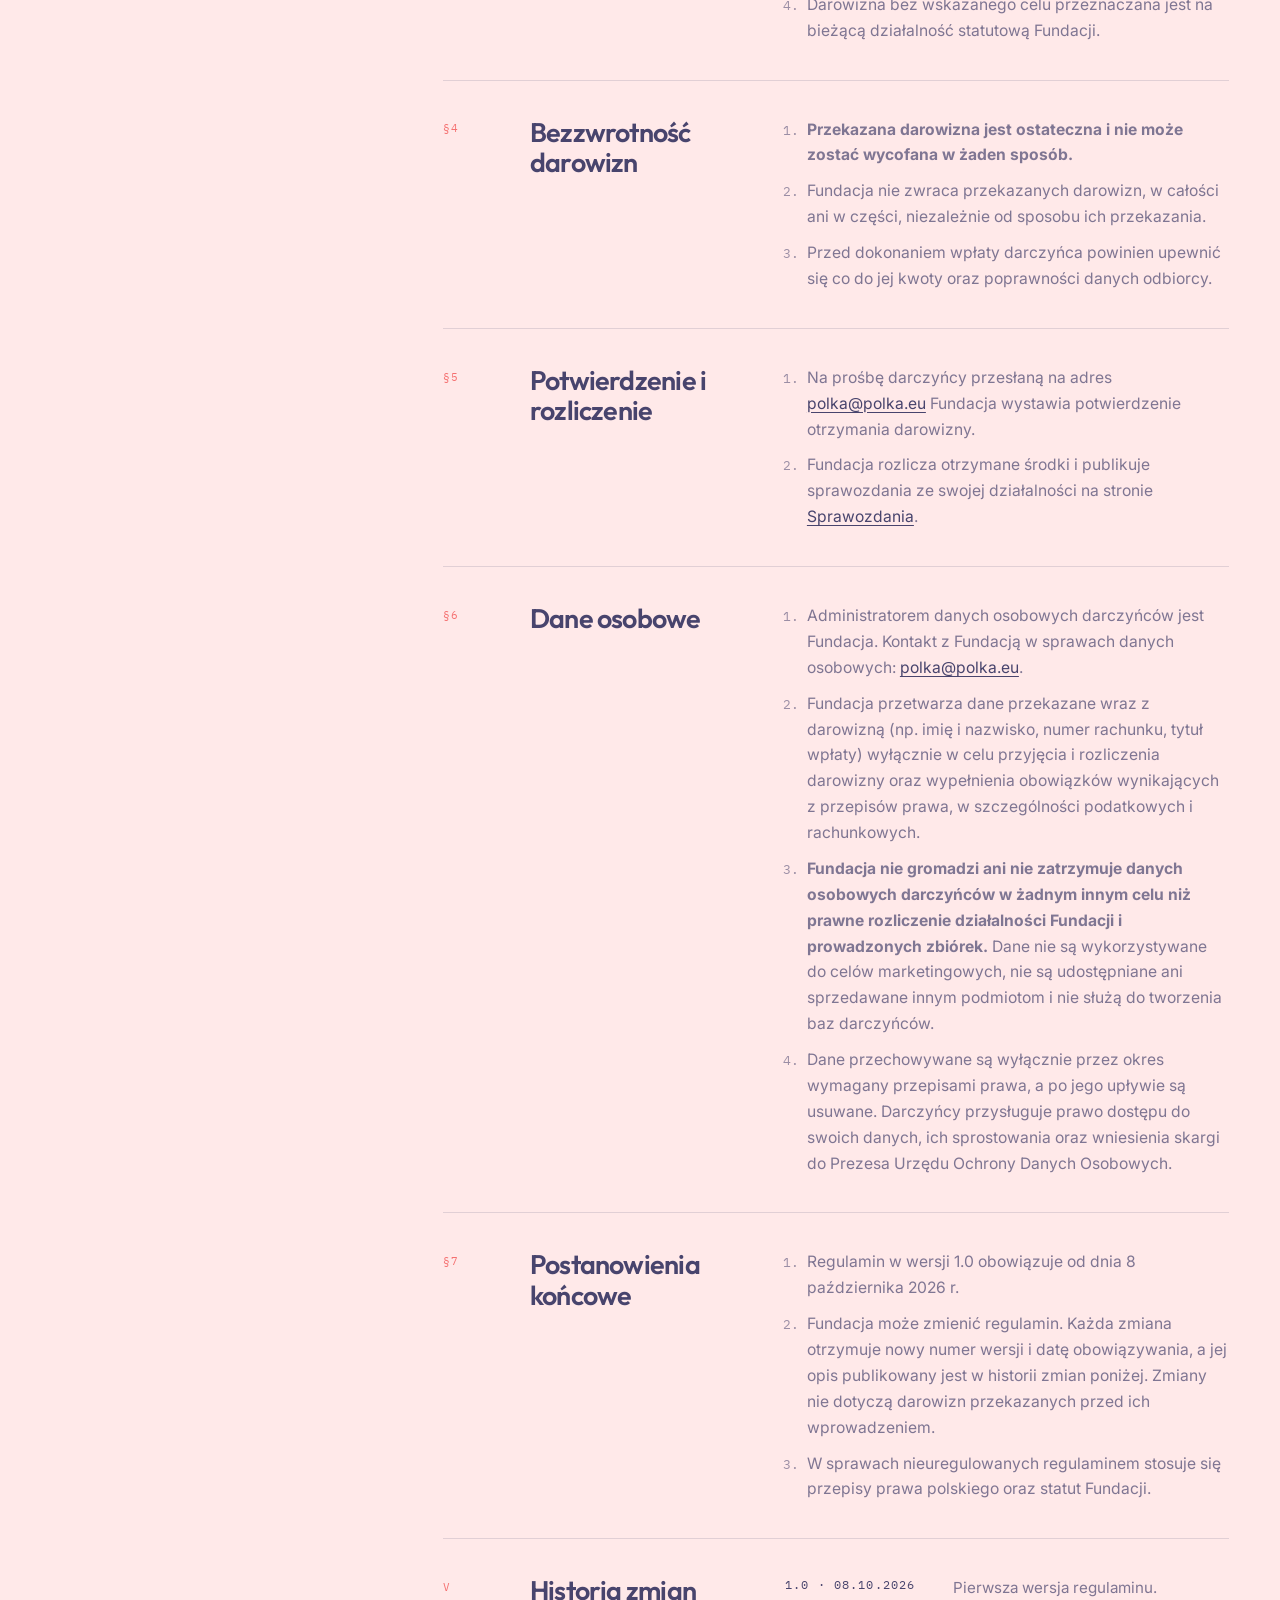
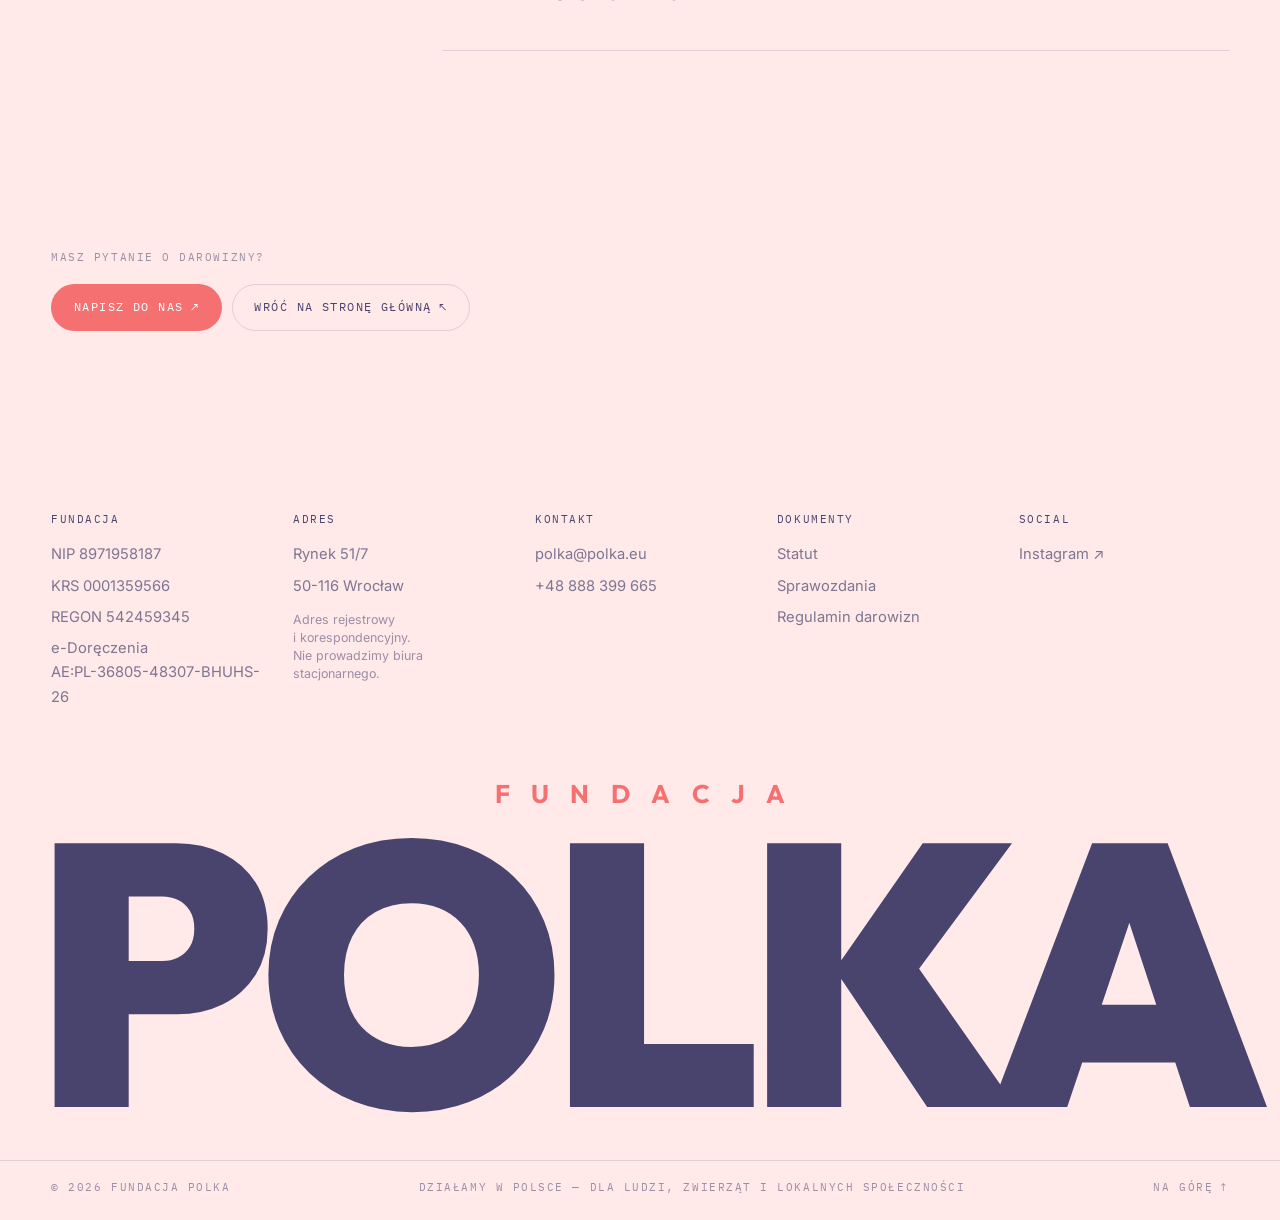
==== commit 04a0c775: "Add e-Doręczenia address to footer and registry details Co-Authored-By: Claude Opus 5.5 <noreply@ant" ====
--- a/regulamin.html
+++ b/regulamin.html
@@ -244,6 +244,7 @@
                 <p>NIP 8971958187</p>
                 <p>KRS 0001359566</p>
                 <p>REGON 542459345</p>
+                <p>e-Doręczenia<br>AE:PL-36805-48307-BHUHS-26</p>
             </div>
 
             <div class="footer-col">
@@ -259,6 +260,7 @@
                 <p class="label">Kontakt</p>
                 <a href="mailto:polka@polka.eu" class="footer-link">polka@polka.eu</a>
                 <a href="tel:+48888399665" class="footer-link">+48 888 399 665</a>
+                <a href="#instagram" class="footer-link footer-link-mobile">Instagram <span aria-hidden="true">↗</span></a>
             </div>
 
             <div class="footer-col">
@@ -268,7 +270,7 @@
                 <a href="regulamin.html" class="footer-link">Regulamin darowizn</a>
             </div>
 
-            <div class="footer-col">
+            <div class="footer-col footer-col-social">
                 <p class="label">Social</p>
                 <a href="#instagram" class="footer-link">Instagram <span aria-hidden="true">↗</span></a>
             </div>
--- a/styles.css
+++ b/styles.css
@@ -1412,6 +1412,8 @@
     width: fit-content;
     transition: color 0.3s ease, transform 0.35s var(--ease);
 }
+
+.footer-link-mobile { display: none; }
 
 .footer-link:hover {
     color: var(--accent);
@@ -1654,6 +1656,8 @@
 
 @media (max-width: 640px) {
     .footer-top { grid-template-columns: repeat(2, minmax(0, 1fr)); gap: 28px; }
+    .footer-col-social { display: none; }
+    .footer-link-mobile { display: block; }
     .hero { gap: clamp(22px, 4vh, 36px); }
     .hero-head .label:last-child { display: none; }
     .hero-wordmark { padding: clamp(10px, 3vh, 24px) 0; }
